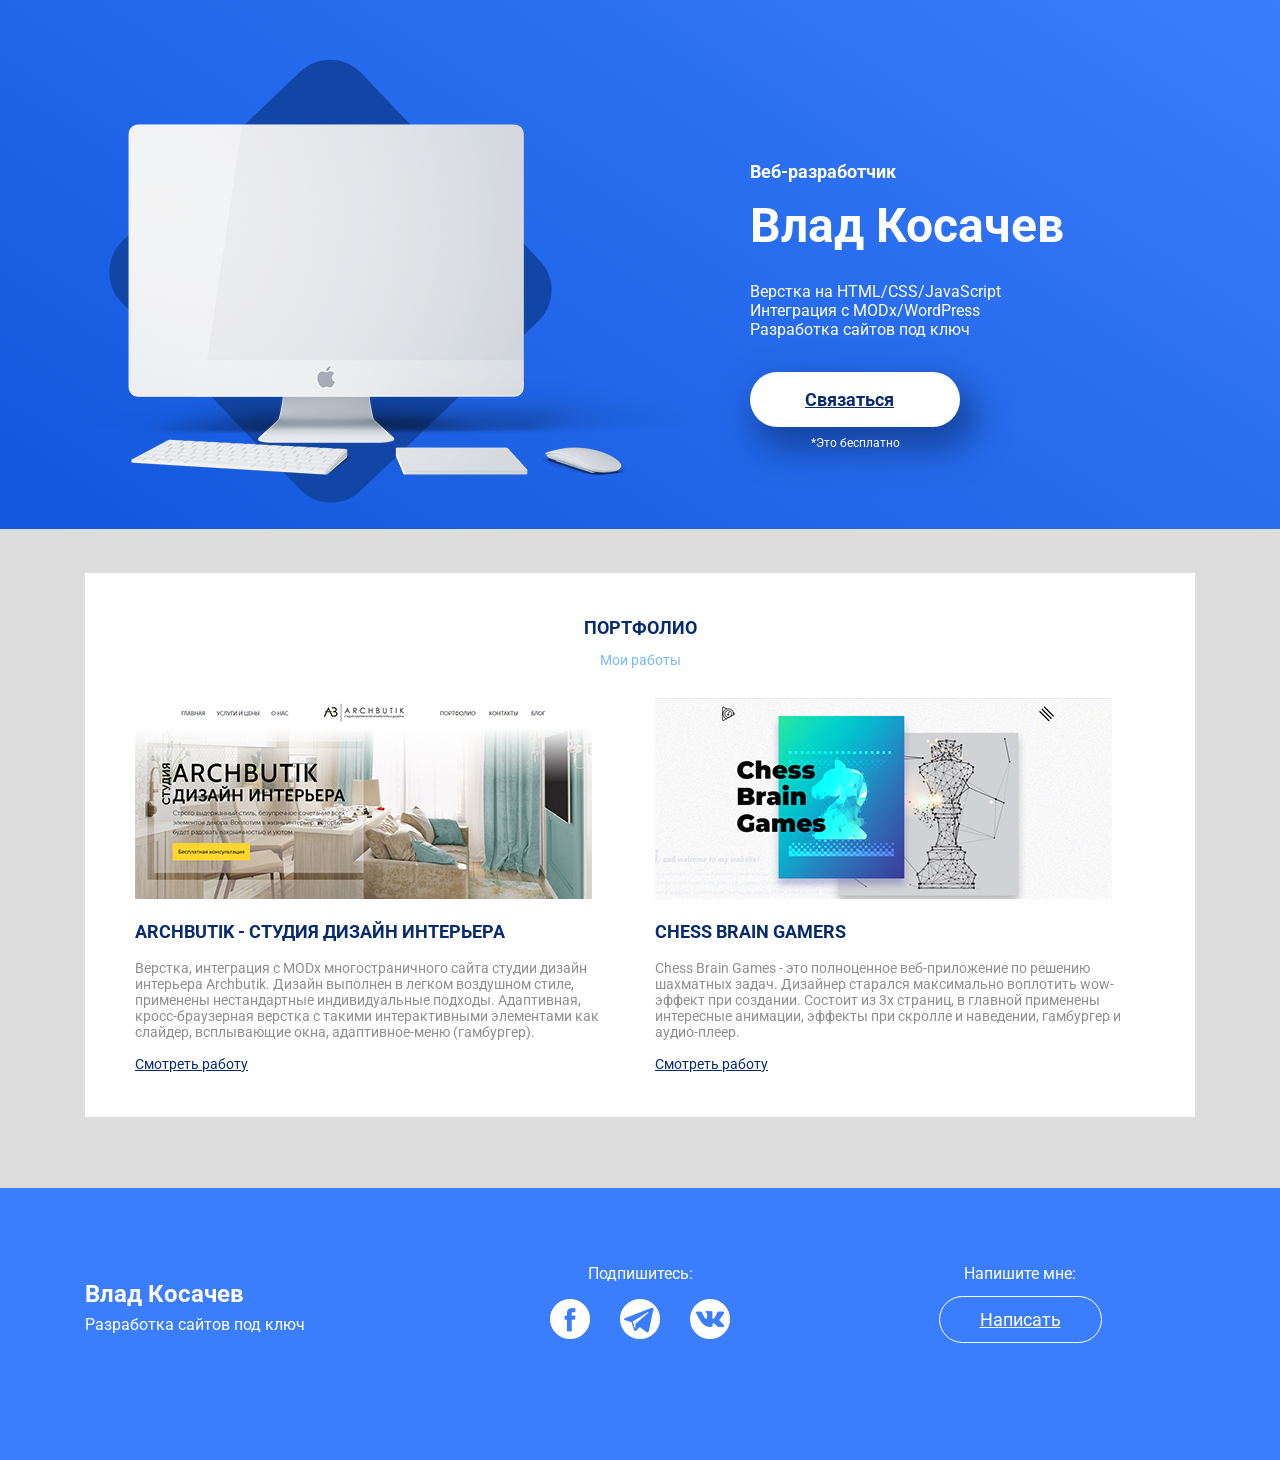
==== index.html @ 98d113e0 "favicons refactored" ====
<!DOCTYPE html>
<html lang="ru">
<head>
	<meta charset="utf-8">
	<meta http-equiv="X-UA-Compatible" content="IE=edge">
	<meta name="viewport" content="width=device-width, initial-scale=1, viewport-fit=cover">
	
	<title>Влад Косачев - создание сайтов</title>
	
	<!-- Meta Information starts -->
	<meta name="description" content="Сайт разработчика Влада Косачева">
	<meta name="keywords" content="Косачев Влад, создание сайтов, разработка, программирование, сайтостроение, портфолио, проекты для верстки, html, css, js">
	<meta name="author" content="Косачев Влад">
	<meta name="robots" content="index,follow">
	<meta name="copyright" content="">
	<!-- Meta Information ends -->
	
	<!-- favicon starts -->
	<link rel="apple-touch-icon" sizes="57x57" href="img/favicons/apple-icon-57x57.png">
	<link rel="apple-touch-icon" sizes="60x60" href="img/favicons/apple-icon-60x60.png">
	<link rel="apple-touch-icon" sizes="72x72" href="img/favicons/apple-icon-72x72.png">
	<link rel="apple-touch-icon" sizes="76x76" href="img/favicons/apple-icon-76x76.png">
	<link rel="apple-touch-icon" sizes="114x114" href="img/favicons/apple-icon-114x114.png">
	<link rel="apple-touch-icon" sizes="120x120" href="img/favicons/apple-icon-120x120.png">
	<link rel="apple-touch-icon" sizes="144x144" href="img/favicons/apple-icon-144x144.png">
	<link rel="apple-touch-icon" sizes="152x152" href="img/favicons/apple-icon-152x152.png">
	<link rel="apple-touch-icon" sizes="180x180" href="img/favicons/apple-icon-180x180.png">
	<link rel="icon" type="image/png" sizes="192x192"  href="img/favicons/android-icon-192x192.png">
	<link rel="icon" type="image/png" sizes="32x32" href="img/favicons/favicon-32x32.png">
	<link rel="icon" type="image/png" sizes="96x96" href="img/favicons/favicon-96x96.png">
	<link rel="icon" type="image/png" sizes="16x16" href="img/favicons/favicon-16x16.png">
	<link rel="manifest" href="/manifest.json">
	<meta name="msapplication-TileColor" content="#ffffff">
	<meta name="msapplication-TileImage" content="img/favicons/ms-icon-144x144.png">
	<meta name="theme-color" content="#ffffff">
	<!-- favicon ends -->
	
	<!-- Open Graph starts -->
	<meta property="og:type" content="website">
	<meta property="og:url" content="https://kosachevlad.github.io">
	<meta property="og:title" content="Влад Косачев - создание сайтов">
	<meta property="og:image" content="img/og-image.jpg">
	<meta property="og:description" content="Сайт разработчика Влада Косачева">
	<meta property="og:site_name" content="Влад Косачев - создание сайтов">
	<meta property="og:locale" content="ru_RU">
	<!-- Open Graph ends -->
	
	<!-- fonts and styles starts -->
	<link href="https://fonts.googleapis.com/css?family=Roboto:400,700&amp;subset=cyrillic-ext" rel="stylesheet">
	<link rel="stylesheet" href="css/bootstrap-grid.min.css">
	<link rel="stylesheet" href="css/style.css">
	<!-- fonts and styles ends -->
	
	<!-- Google Analytics -->
	<script async src="https://www.googletagmanager.com/gtag/js?id=G-BVG112E17D"></script>
	<script>
	  window.dataLayer = window.dataLayer || [];
	  function gtag(){dataLayer.push(arguments);}
	  gtag('js', new Date());

	  gtag('config', 'G-BVG112E17D');
	</script>
	<!-- Google Analytics ends-->
</head>
<body>
	<header>
		<div class="container">
			<div class="row">
				<div class="col-lg-7">
					<img class="header-img" src="img/main-img.png" alt="Монитор">
				</div>
				<div class="col-lg-5">
					<p class="header-pretitle">Веб-разработчик</p>
					<h1 class="header-title">Влад Косачев</h1>
					<p class="header-subtitle">Верстка на HTML/CSS/JavaScript<br>
						Интеграция с MODx/WordPress<br>
						Разработка сайтов под ключ</p>
					<div class="header-button-block">
						<a class="header-button" href="https://vk.me/id31653958">
							Связаться
						</a>
						<small>*Это бесплатно</small>
					</div>
				</div>
			</div>
		</div>
	</header>
	<section class="portfolio">
		<div class="container">
			<div class="portfolio-block">
				<h2 class="portfolio-title">Портфолио</h2>
				<p class="portfolio-subtitle">
					Мои работы
				</p>
				<div class="row">
					<div class="col-md-6">
						<div class="portfolio-col-1">
							<img src="img/portfolio-arch.jpg" alt="Газпром">
							<h3>
								Archbutik - студия дизайн интерьера
							</h3>
							<p class="portfolio-text">
								Верстка, интеграция с MODx многостраничного сайта студии дизайн интерьера Archbutik. Дизайн выполнен в легком воздушном стиле, применены нестандартные индивидуальные подходы. Адаптивная, кросс-браузерная верстка с такими интерактивными элементами как слайдер, всплывающие окна, адаптивное-меню (гамбургер). 
							</p>
							<a href="http://archbutik.ru/" target="_blank">Смотреть работу</a>
						</div>
					</div>
					<div class="col-md-6">
						<div class="portfolio-col-2">
							<img src="img/portfolio-chess.jpg" alt="Мир">
							<h3>Chess brain gamers</h3>
							<p class="portfolio-text">Chess Brain Games - это полноценное веб-приложение по решению шахматных задач. Дизайнер старался максимально воплотить wow-эффект при создании. Состоит из 3х страниц, в главной применены интересные анимации, эффекты при скролле и наведении, гамбургер и аудио-плеер.</p>
							<a href="http://chessbraingames.com/" target="_blank">Смотреть работу</a>
						</div>
						
					</div>
				</div>
			</div>
		
		</div>
		
	</section>
	<footer>
		<div class="container">
			<div class="row">
				<div class="col-md-4">
					<h4 class="footer-author">Влад Косачев</h4>
					<p class="footer-text">Разработка сайтов под ключ</p>
				</div>
				<div class="col-md-4">
					<div class="social-block">
						<p>Подпишитесь:</p>
						<a href="https://www.facebook.com/vlad.kosachev.9" target="_blank"><img src="img/socials/facebook-logo-button.png" alt="Facebook"></a>
						<a href="https://t.me/kosachevlad" target="_blank"><img src="img/socials/telegram-symbol.png" alt="Telegram"></a>
						<a href="https://vk.me/id31653958" target="_blank"><img src="img/socials/vk-social-logotype.png" alt="VK"></a>
					</div>
				</div>
				<div class="col-md-4">
					<div class="footer-cta-block">
						<p class="footer-cta">Напишите мне:</p>
						<a href="https://vk.me/id31653958" class="footer-button">Написать</a>
					</div>
					
					
				</div>
			</div>
		</div>
		
	</footer>

</body>
</html>
---- css/style.css ----
/* Здесь будут храниться стили нашего сайта */
body {
	margin: 0;
	font-family: 'Roboto', sans-serif;
}
img{
	max-width: 100%
}
header{
	padding-top: 59px;
	padding-bottom: 22px;
	background-color: #3a7dfd;
	background-image: linear-gradient(-147deg, #3a7dfd 0%, #1157db 100%);
	color: #fff;
}
.header-pretitle{
	margin-top: 102px;
	font-weight: 700;
	font-size: 18px;
}
.header-title{
	font-size: 48px;
	font-weight: 700;
	line-height: 46.81px;
	margin-top: 21px;
}
.header-subtitle{
	margin-top: 20px;
}
.header-button{
	display: block;
	box-shadow: 10px 17px 34px 6px rgba(18, 61, 145, 0.83);
	border: none;
	border-radius: 50px;
	background-color: #ffffff;
	color: #072b6f;
	font-size: 18px;
	font-weight: 700;
	padding: 17px 55px;
	margin-top: 33px;
	outline: none;
	cursor: pointer;
}
.header-button:hover{
	transition: all 0.8s ease;
    	filter: drop-shadow(0px 0px 14px #000000);
    	-webkit-filter: drop-shadow(0px 0px 14px #000000);
}
.header-button:focus{
	opacity: 0.8;
}
header small{
	margin-top: 9px;
	font-size: 12px;
	display: block;
	text-align: center;
}
.header-button-block{
	max-width: 210px;-
}

/* Секция портфолио */
.portfolio{
	background-color: #ddd;
	padding-top: 44px;
	padding-bottom: 71px;
}
.portfolio-block{
	background-color: #fff;
	padding-top: 29px;
	padding-bottom: 44px;
}
.portfolio-title{
	text-transform: uppercase;
	font-size: 18px;
	color: #072b6f;
	margin-bottom: 10px;
}
.portfolio-subtitle{
	font-size: 14px;
	color: #7bb9ff;
	margin-bottom: 30px;
}
.portfolio-title, .portfolio-subtitle{
	text-align: center;
}
.portfolio-col-1{
	padding-left: 50px;
}
.portfolio-col-2{
	padding-right: 50px;
}
.portfolio-block h3{
	color: #072b6f;
	font-size: 18px;
	font-weight: 700;
	text-transform: uppercase;
}
.portfolio-text{
	color: #8f8f8f;
	font-size: 14px;
	font-weight: 400;
}
.portfolio-block a{
	color: #072b6f;
	font-size: 14px;
	font-weight: 400;
	text-decoration: underline;
}

/* Подвал */

footer{
	background-color: #3a7dfd;
	color: #fff;
	padding: 60px 0 110px;
}
.footer-author{
	font-size: 24px;
	margin-bottom: 7px;

}
.footer-text{
	margin-top: 0;
}
.social-block{
	text-align: center;

}
.social-block a{
	display: inline-block;
	margin-left: 13px;
	margin-right: 13px;
}
.social-block a:hover{
	transition: all 0.8s ease;
        filter: drop-shadow(0px 0px 14px #000000);
       -webkit-filter: drop-shadow(0px 0px 14px #000000);

}
.footer-cta-block{
	text-align: center;
}
.footer-cta{
	margin-bottom: 13px;
}
.footer-button{
	display: inline-block;
	border: 1px solid #fff;
	background-color: transparent;
	color: #fff;
	font-size: 18px;
	border-radius: 50px;
	padding: 12px 40px;
	cursor: pointer;
	outline: none;
}
.footer-button:hover{
	transition: all 0.8s ease;
    filter: drop-shadow(0px 0px 14px #000000);
    -webkit-filter: drop-shadow(0px 0px 14px #000000);
}
.footer-button:focus{
	opacity: 0.6;
}

@media (max-width: 1200px){
	.header-pretitle{
		margin-top: 60px;
	}
}
@media (max-width: 992px){
	.header-img{
		display: none
	}
	.header-pretitle{
		margin-top: 10px;
	}
	.footer-author{
		font-size: 18px;
	}
	.footer-text{
		font-size: 14px;
	}
	.social-block a{
		margin-left: 5px;
		margin-right: 5px;
	}
	.social-block img{
		width: 30px;
	}
	.footer-button{
		font-size: 14px;
		padding: 8px 35px;
	}
}
@media (max-width: 768px){
	.portfolio-col-1, .portfolio-col-2{
		padding-left: 20px;
		padding-right: 20px;
	}
	.portfolio-col-1{
		margin-bottom: 40px;
	}
	.footer-author, .footer-text{
		text-align: center;
	}

}
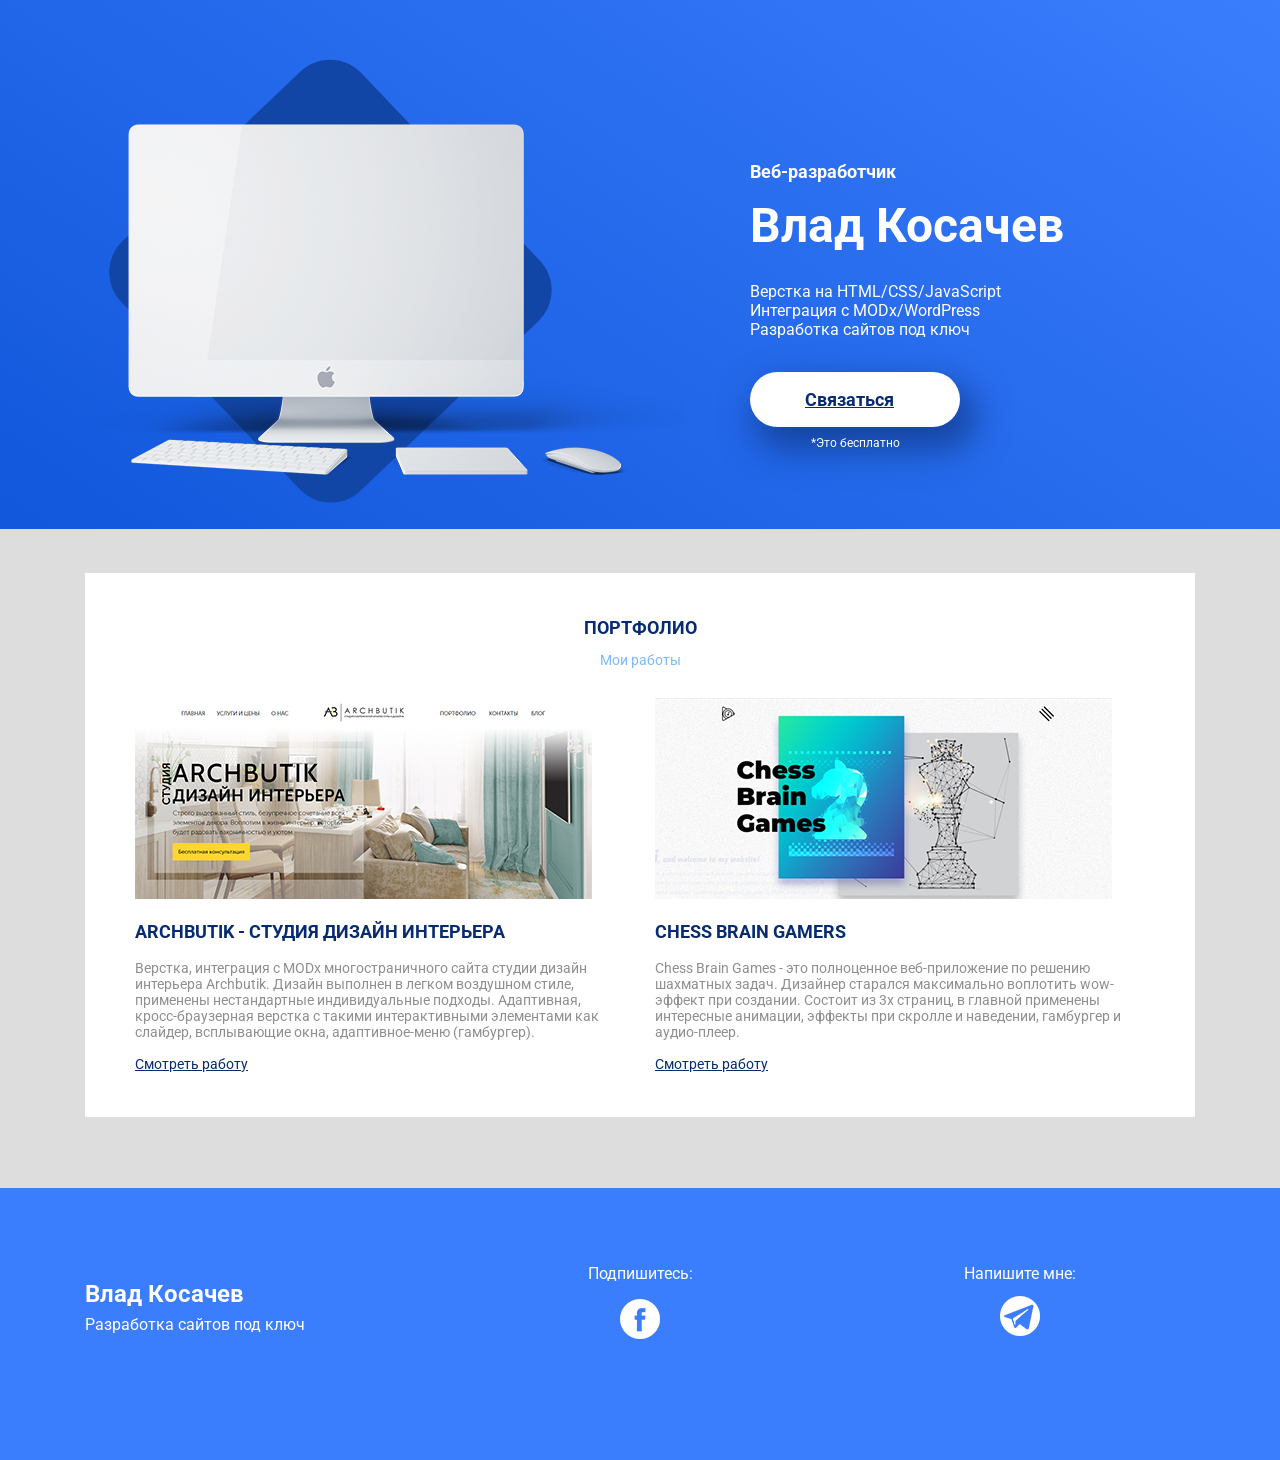
==== commit 63ce0cec: "remove non-actual data" ====
--- a/index.html
+++ b/index.html
@@ -85,6 +85,7 @@
 			</div>
 		</div>
 	</header>
+
 	<section class="portfolio">
 		<div class="container">
 			<div class="portfolio-block">
@@ -112,14 +113,12 @@
 							<p class="portfolio-text">Chess Brain Games - это полноценное веб-приложение по решению шахматных задач. Дизайнер старался максимально воплотить wow-эффект при создании. Состоит из 3х страниц, в главной применены интересные анимации, эффекты при скролле и наведении, гамбургер и аудио-плеер.</p>
 							<a href="http://chessbraingames.com/" target="_blank">Смотреть работу</a>
 						</div>
-						
 					</div>
 				</div>
 			</div>
-		
 		</div>
-		
 	</section>
+
 	<footer>
 		<div class="container">
 			<div class="row">
@@ -131,22 +130,16 @@
 					<div class="social-block">
 						<p>Подпишитесь:</p>
 						<a href="https://www.facebook.com/vlad.kosachev.9" target="_blank"><img src="img/socials/facebook-logo-button.png" alt="Facebook"></a>
-						<a href="https://t.me/kosachevlad" target="_blank"><img src="img/socials/telegram-symbol.png" alt="Telegram"></a>
-						<a href="https://vk.me/id31653958" target="_blank"><img src="img/socials/vk-social-logotype.png" alt="VK"></a>
 					</div>
 				</div>
 				<div class="col-md-4">
 					<div class="footer-cta-block">
 						<p class="footer-cta">Напишите мне:</p>
-						<a href="https://vk.me/id31653958" class="footer-button">Написать</a>
+						<a href="https://t.me/kosachevlad" target="_blank"><img src="img/socials/telegram-symbol.png" alt="Telegram"></a>
 					</div>
-					
-					
 				</div>
 			</div>
 		</div>
-		
 	</footer>
-
 </body>
 </html>
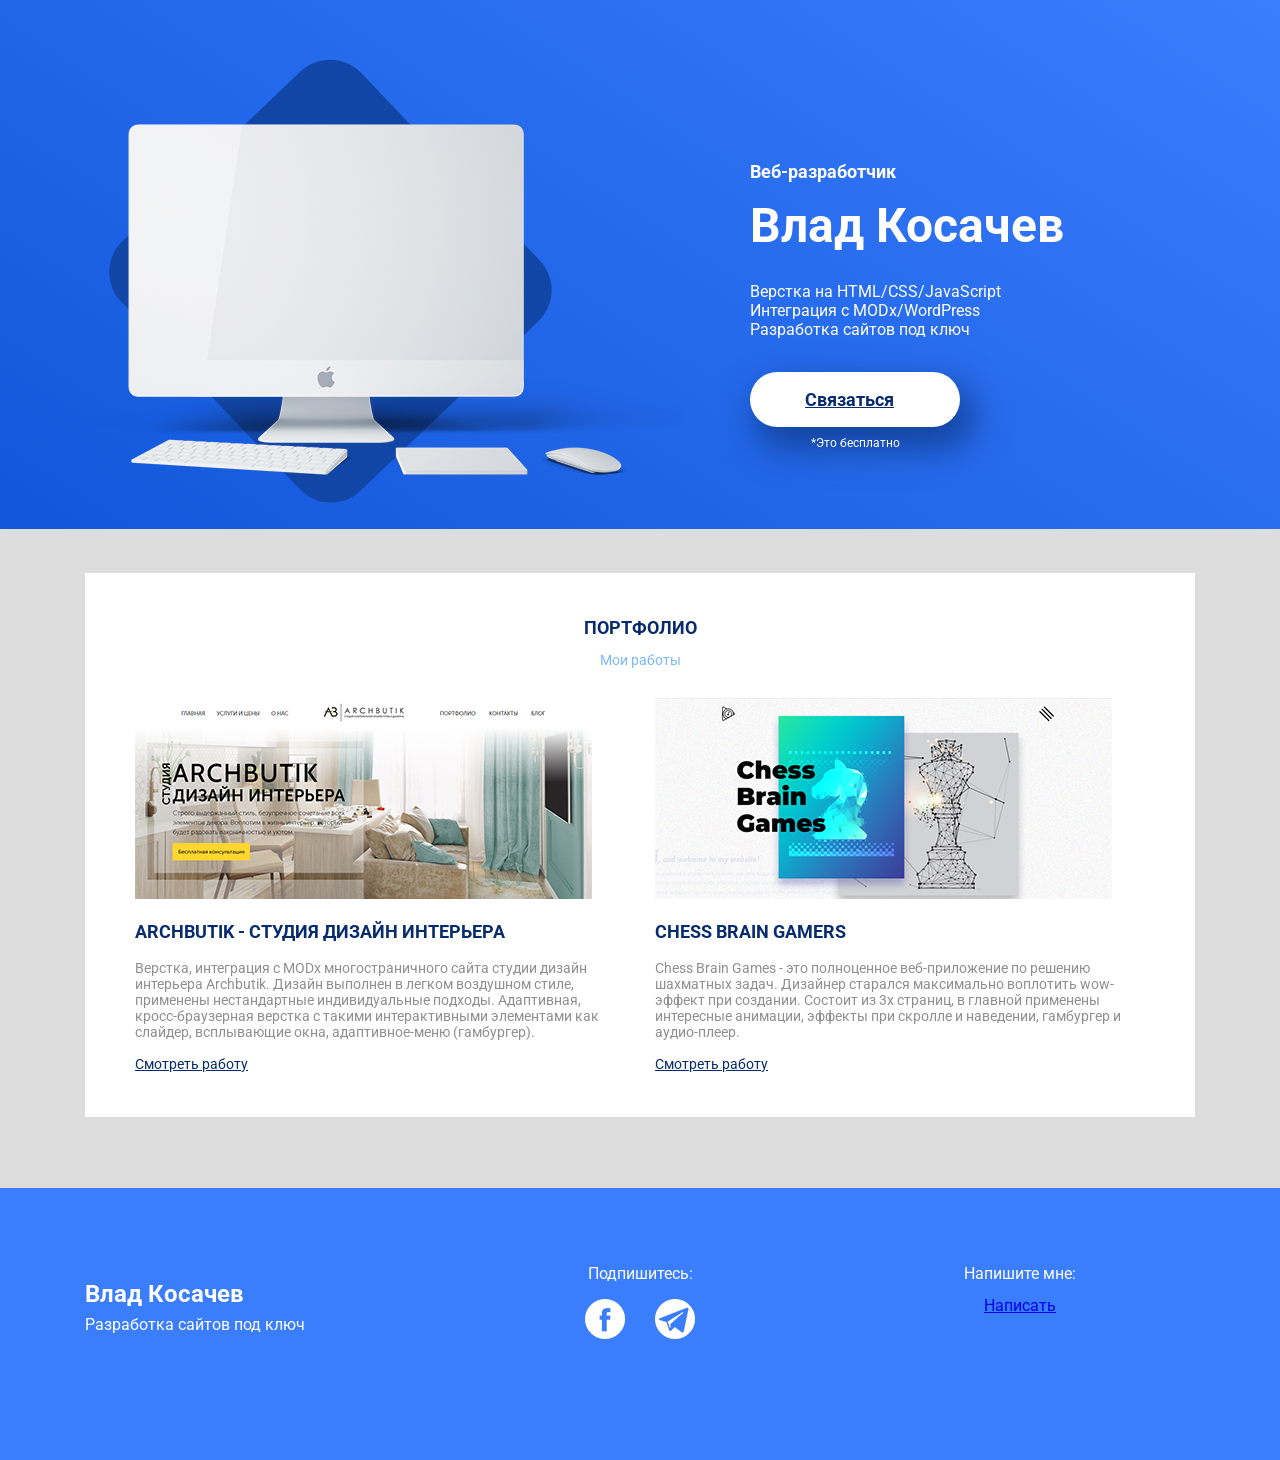
==== commit 8373f2ab: "Update index.html" ====
--- a/index.html
+++ b/index.html
@@ -76,7 +76,7 @@
 						Интеграция с MODx/WordPress<br>
 						Разработка сайтов под ключ</p>
 					<div class="header-button-block">
-						<a class="header-button" href="https://vk.me/id31653958">
+						<a class="header-button" href="https://t.me/kosachevlad" target="_blank">
 							Связаться
 						</a>
 						<small>*Это бесплатно</small>
@@ -130,12 +130,13 @@
 					<div class="social-block">
 						<p>Подпишитесь:</p>
 						<a href="https://www.facebook.com/vlad.kosachev.9" target="_blank"><img src="img/socials/facebook-logo-button.png" alt="Facebook"></a>
+						<a href="https://t.me/kosachevlad" target="_blank"><img src="img/socials/telegram-symbol.png" alt="Telegram"></a>
 					</div>
 				</div>
 				<div class="col-md-4">
 					<div class="footer-cta-block">
 						<p class="footer-cta">Напишите мне:</p>
-						<a href="https://t.me/kosachevlad" target="_blank"><img src="img/socials/telegram-symbol.png" alt="Telegram"></a>
+						<a href="https://t.me/kosachevlad" target="_blank class="footer-button">Написать</a>
 					</div>
 				</div>
 			</div>
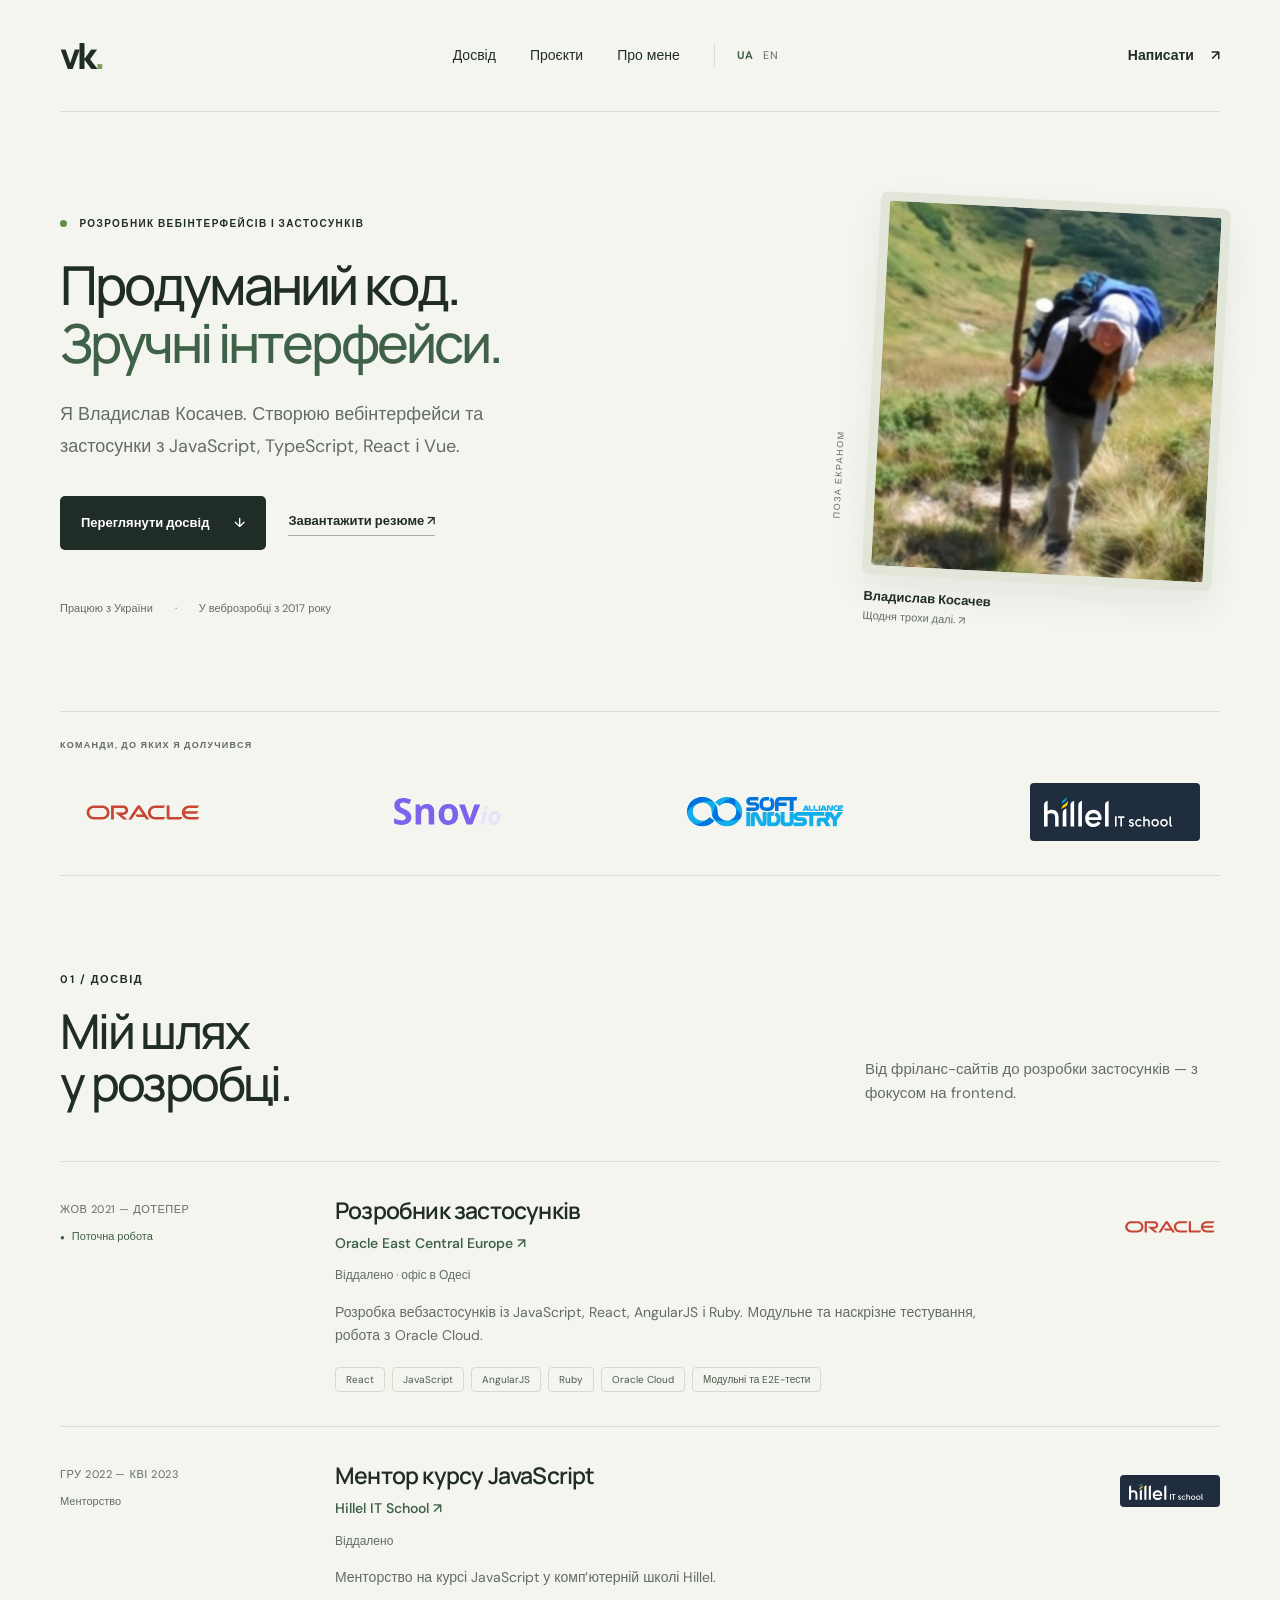
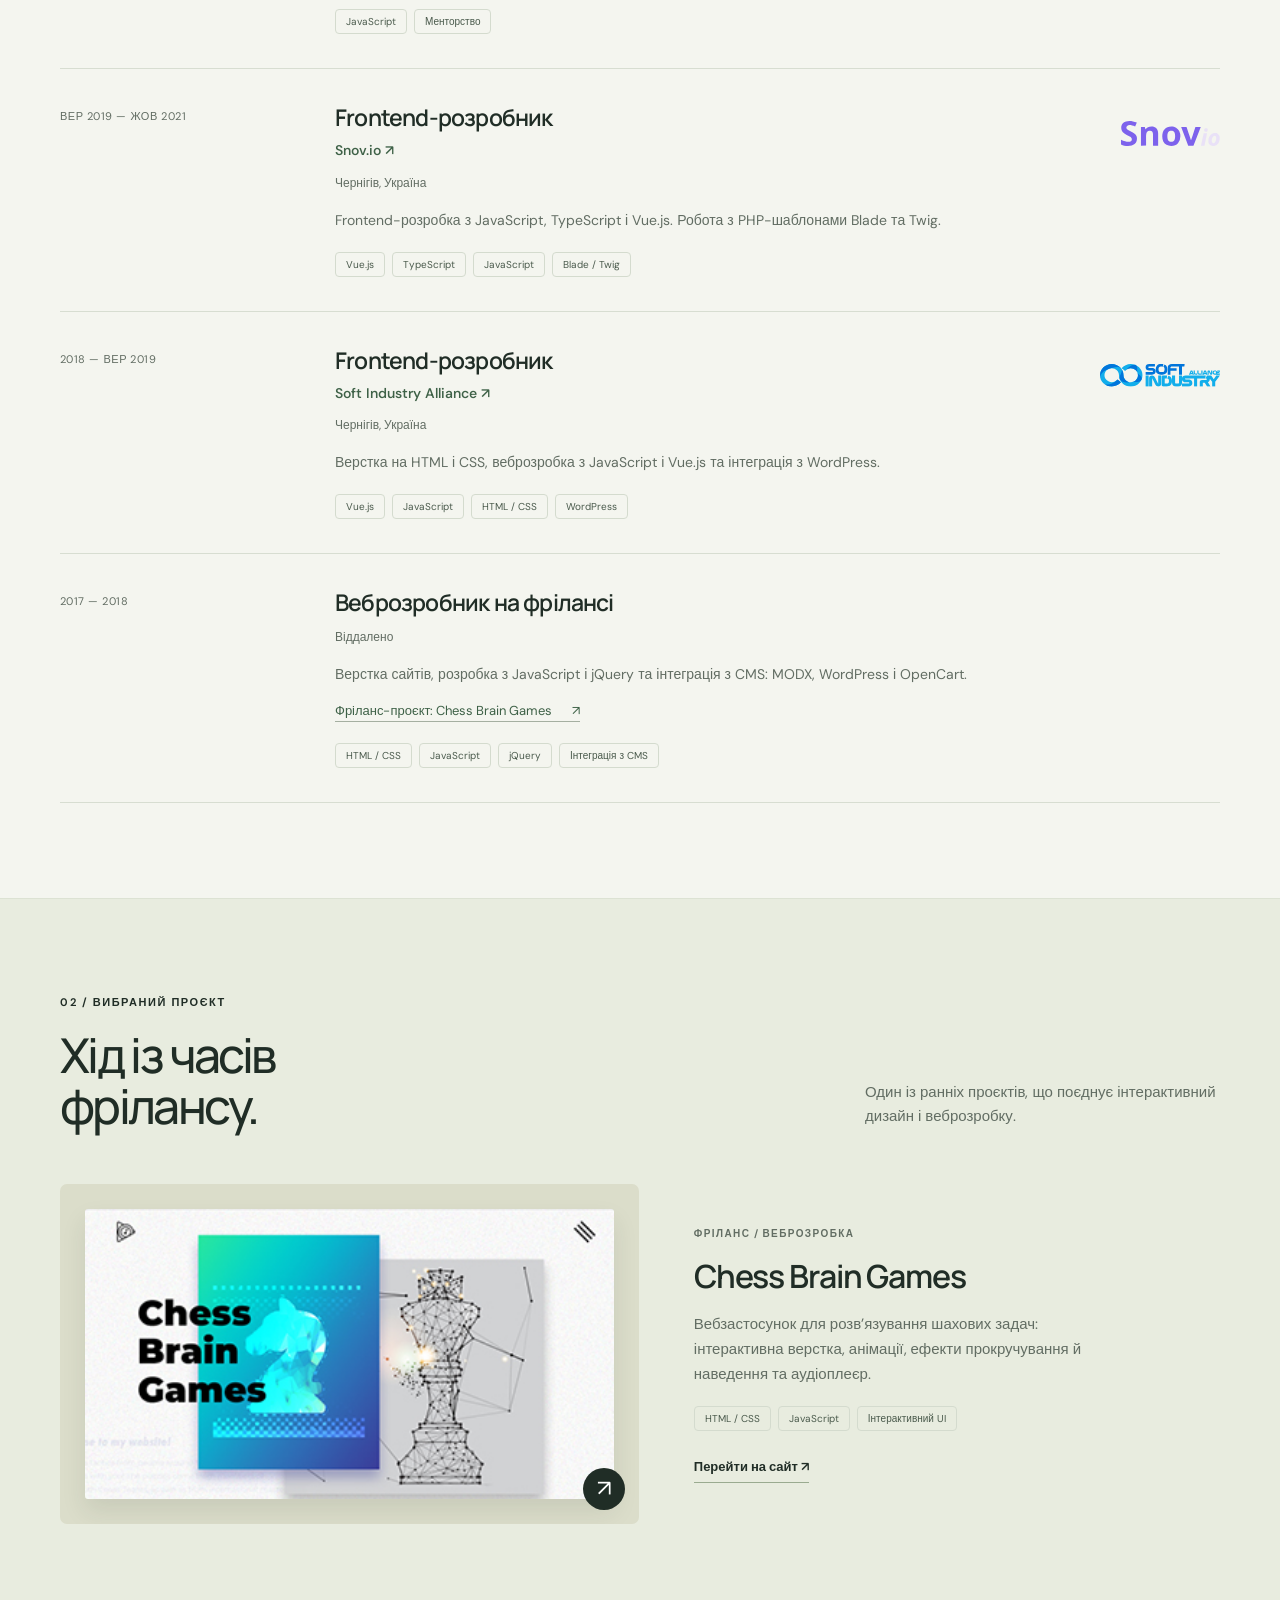
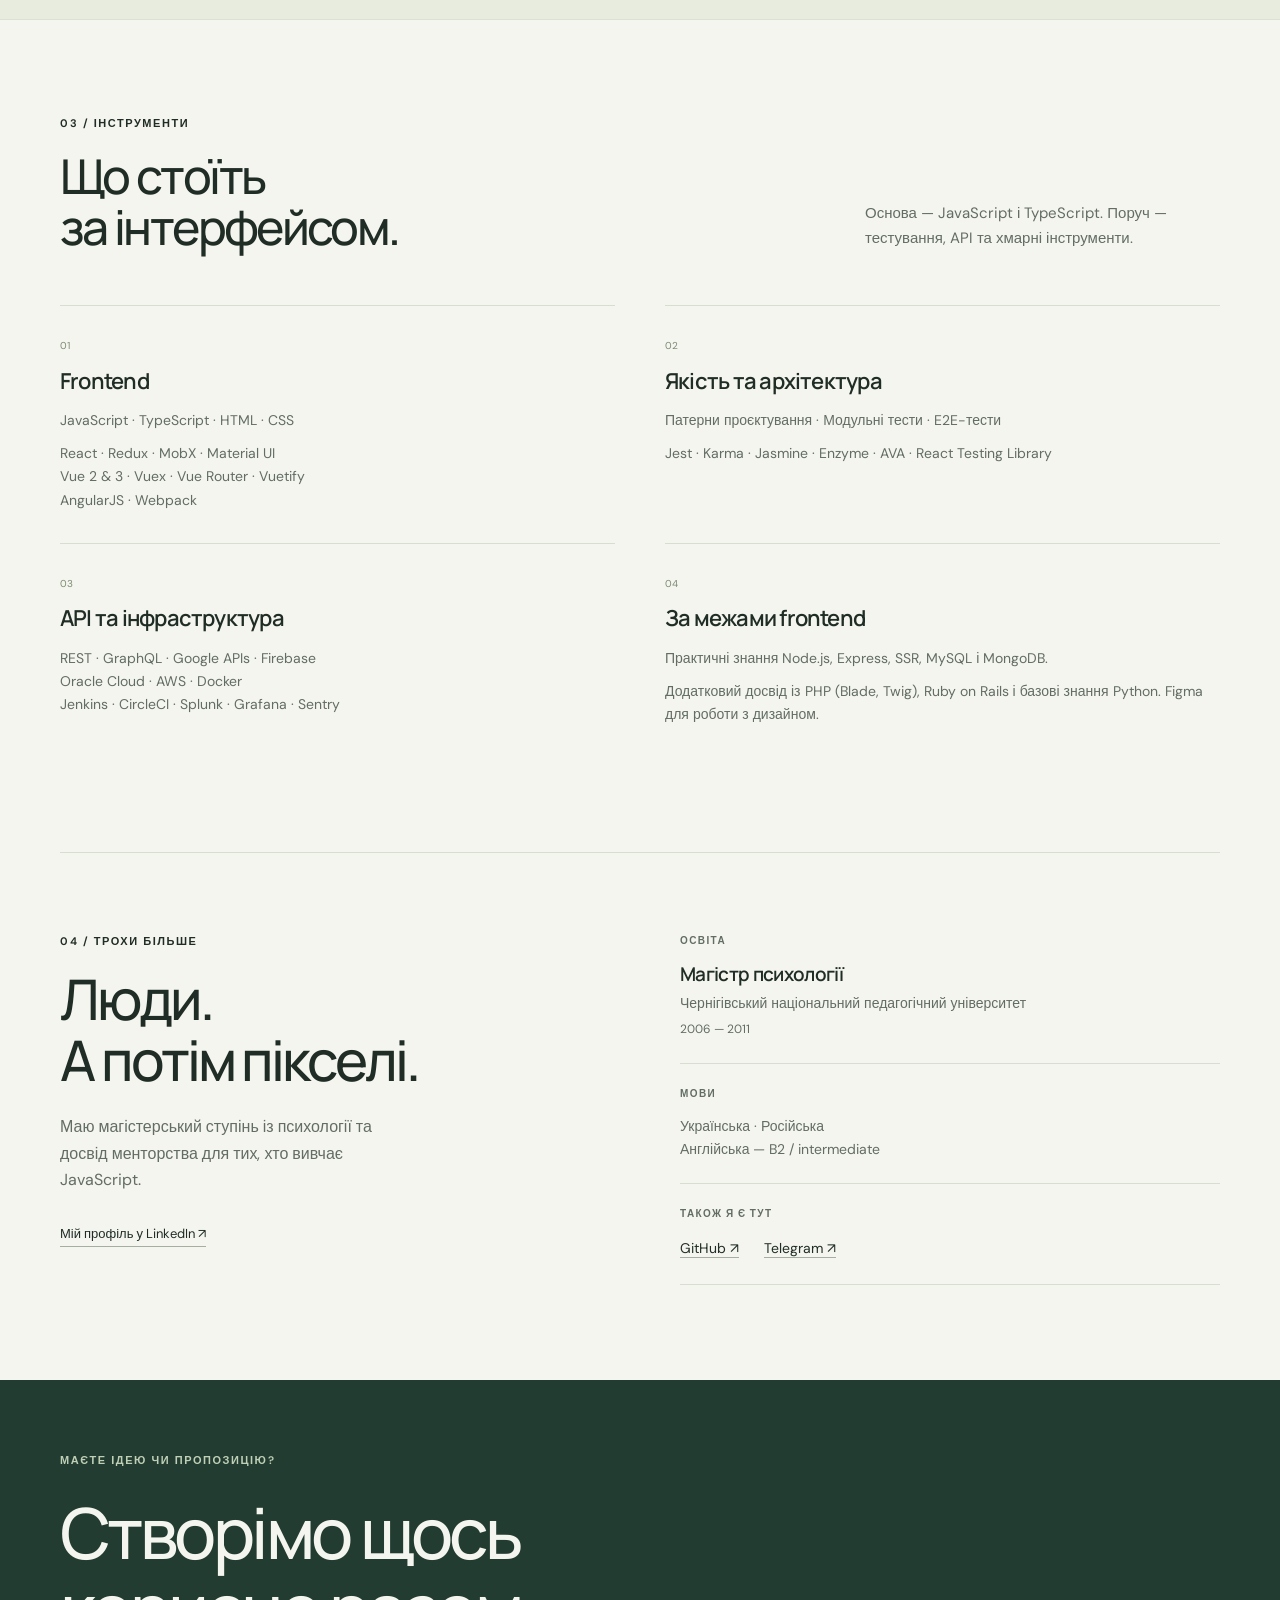
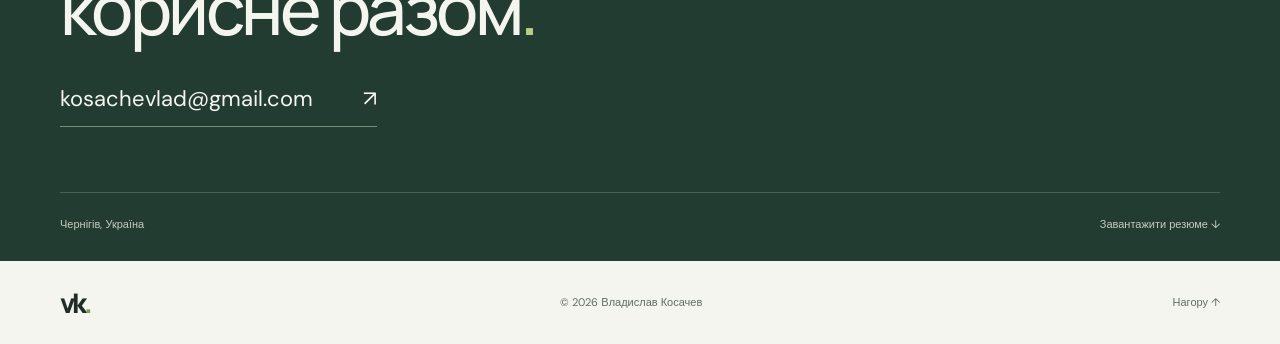
==== commit 4e290be3: "Redesign portfolio from resume with Ukrainian and English versions" ====
--- a/index.html
+++ b/index.html
@@ -1,146 +1,31 @@
-<!DOCTYPE html>
-<html lang="ru">
-<head>
-	<meta charset="utf-8">
-	<meta http-equiv="X-UA-Compatible" content="IE=edge">
-	<meta name="viewport" content="width=device-width, initial-scale=1, viewport-fit=cover">
-	
-	<title>Влад Косачев - создание сайтов</title>
-	
-	<!-- Meta Information starts -->
-	<meta name="description" content="Сайт разработчика Влада Косачева">
-	<meta name="keywords" content="Косачев Влад, создание сайтов, разработка, программирование, сайтостроение, портфолио, проекты для верстки, html, css, js">
-	<meta name="author" content="Косачев Влад">
-	<meta name="robots" content="index,follow">
-	<meta name="copyright" content="">
-	<!-- Meta Information ends -->
-	
-	<!-- favicon starts -->
-	<link rel="apple-touch-icon" sizes="57x57" href="img/favicons/apple-icon-57x57.png">
-	<link rel="apple-touch-icon" sizes="60x60" href="img/favicons/apple-icon-60x60.png">
-	<link rel="apple-touch-icon" sizes="72x72" href="img/favicons/apple-icon-72x72.png">
-	<link rel="apple-touch-icon" sizes="76x76" href="img/favicons/apple-icon-76x76.png">
-	<link rel="apple-touch-icon" sizes="114x114" href="img/favicons/apple-icon-114x114.png">
-	<link rel="apple-touch-icon" sizes="120x120" href="img/favicons/apple-icon-120x120.png">
-	<link rel="apple-touch-icon" sizes="144x144" href="img/favicons/apple-icon-144x144.png">
-	<link rel="apple-touch-icon" sizes="152x152" href="img/favicons/apple-icon-152x152.png">
-	<link rel="apple-touch-icon" sizes="180x180" href="img/favicons/apple-icon-180x180.png">
-	<link rel="icon" type="image/png" sizes="192x192"  href="img/favicons/android-icon-192x192.png">
-	<link rel="icon" type="image/png" sizes="32x32" href="img/favicons/favicon-32x32.png">
-	<link rel="icon" type="image/png" sizes="96x96" href="img/favicons/favicon-96x96.png">
-	<link rel="icon" type="image/png" sizes="16x16" href="img/favicons/favicon-16x16.png">
-	<link rel="manifest" href="/manifest.json">
-	<meta name="msapplication-TileColor" content="#ffffff">
-	<meta name="msapplication-TileImage" content="img/favicons/ms-icon-144x144.png">
-	<meta name="theme-color" content="#ffffff">
-	<!-- favicon ends -->
-	
-	<!-- Open Graph starts -->
-	<meta property="og:type" content="website">
-	<meta property="og:url" content="https://kosachevlad.github.io">
-	<meta property="og:title" content="Влад Косачев - создание сайтов">
-	<meta property="og:image" content="img/og-image.jpg">
-	<meta property="og:description" content="Сайт разработчика Влада Косачева">
-	<meta property="og:site_name" content="Влад Косачев - создание сайтов">
-	<meta property="og:locale" content="ru_RU">
-	<!-- Open Graph ends -->
-	
-	<!-- fonts and styles starts -->
-	<link href="https://fonts.googleapis.com/css?family=Roboto:400,700&amp;subset=cyrillic-ext" rel="stylesheet">
-	<link rel="stylesheet" href="css/bootstrap-grid.min.css">
-	<link rel="stylesheet" href="css/style.css">
-	<!-- fonts and styles ends -->
-	
-	<!-- Google Analytics -->
-	<script async src="https://www.googletagmanager.com/gtag/js?id=G-BVG112E17D"></script>
-	<script>
-	  window.dataLayer = window.dataLayer || [];
-	  function gtag(){dataLayer.push(arguments);}
-	  gtag('js', new Date());
-
-	  gtag('config', 'G-BVG112E17D');
-	</script>
-	<!-- Google Analytics ends-->
-</head>
-<body>
-	<header>
-		<div class="container">
-			<div class="row">
-				<div class="col-lg-7">
-					<img class="header-img" src="img/main-img.png" alt="Монитор">
-				</div>
-				<div class="col-lg-5">
-					<p class="header-pretitle">Веб-разработчик</p>
-					<h1 class="header-title">Влад Косачев</h1>
-					<p class="header-subtitle">Верстка на HTML/CSS/JavaScript<br>
-						Интеграция с MODx/WordPress<br>
-						Разработка сайтов под ключ</p>
-					<div class="header-button-block">
-						<a class="header-button" href="https://t.me/kosachevlad" target="_blank">
-							Связаться
-						</a>
-						<small>*Это бесплатно</small>
-					</div>
-				</div>
-			</div>
-		</div>
-	</header>
-
-	<section class="portfolio">
-		<div class="container">
-			<div class="portfolio-block">
-				<h2 class="portfolio-title">Портфолио</h2>
-				<p class="portfolio-subtitle">
-					Мои работы
-				</p>
-				<div class="row">
-					<div class="col-md-6">
-						<div class="portfolio-col-1">
-							<img src="img/portfolio-arch.jpg" alt="Газпром">
-							<h3>
-								Archbutik - студия дизайн интерьера
-							</h3>
-							<p class="portfolio-text">
-								Верстка, интеграция с MODx многостраничного сайта студии дизайн интерьера Archbutik. Дизайн выполнен в легком воздушном стиле, применены нестандартные индивидуальные подходы. Адаптивная, кросс-браузерная верстка с такими интерактивными элементами как слайдер, всплывающие окна, адаптивное-меню (гамбургер). 
-							</p>
-							<a href="http://archbutik.ru/" target="_blank">Смотреть работу</a>
-						</div>
-					</div>
-					<div class="col-md-6">
-						<div class="portfolio-col-2">
-							<img src="img/portfolio-chess.jpg" alt="Мир">
-							<h3>Chess brain gamers</h3>
-							<p class="portfolio-text">Chess Brain Games - это полноценное веб-приложение по решению шахматных задач. Дизайнер старался максимально воплотить wow-эффект при создании. Состоит из 3х страниц, в главной применены интересные анимации, эффекты при скролле и наведении, гамбургер и аудио-плеер.</p>
-							<a href="http://chessbraingames.com/" target="_blank">Смотреть работу</a>
-						</div>
-					</div>
-				</div>
-			</div>
-		</div>
-	</section>
-
-	<footer>
-		<div class="container">
-			<div class="row">
-				<div class="col-md-4">
-					<h4 class="footer-author">Влад Косачев</h4>
-					<p class="footer-text">Разработка сайтов под ключ</p>
-				</div>
-				<div class="col-md-4">
-					<div class="social-block">
-						<p>Подпишитесь:</p>
-						<a href="https://www.facebook.com/vlad.kosachev.9" target="_blank"><img src="img/socials/facebook-logo-button.png" alt="Facebook"></a>
-						<a href="https://t.me/kosachevlad" target="_blank"><img src="img/socials/telegram-symbol.png" alt="Telegram"></a>
-					</div>
-				</div>
-				<div class="col-md-4">
-					<div class="footer-cta-block">
-						<p class="footer-cta">Напишите мне:</p>
-						<a href="https://t.me/kosachevlad" target="_blank class="footer-button">Написать</a>
-					</div>
-				</div>
-			</div>
-		</div>
-	</footer>
-</body>
-</html>
+<!doctype html>
+<html lang="uk">
+<head>
+<meta charset="utf-8"><meta name="viewport" content="width=device-width, initial-scale=1">
+<title>Владислав Косачев — Frontend-розробник</title>
+<meta name="description" content="Владислав Косачев — розробник вебінтерфейсів і застосунків з України. JavaScript, TypeScript, React, Vue, тестування та хмарні технології.">
+<meta name="theme-color" content="#f4f5ef"><link rel="canonical" href="https://kosachevlad.github.io/"><link rel="alternate" hreflang="uk" href="https://kosachevlad.github.io/"><link rel="alternate" hreflang="en" href="https://kosachevlad.github.io/en.html"><link rel="alternate" hreflang="x-default" href="https://kosachevlad.github.io/">
+<meta property="og:type" content="website"><meta property="og:title" content="Владислав Косачев — Frontend-розробник"><meta property="og:description" content="Вебінтерфейси, застосунки та увага до деталей. Мій досвід, навички й вибрані проєкти."><meta property="og:url" content="https://kosachevlad.github.io/"><meta property="og:image" content="https://kosachevlad.github.io/assets/avatar.jpg">
+<link rel="icon" href="assets/favicon.svg" type="image/svg+xml"><link rel="stylesheet" href="assets/portfolio.css">
+<script async src="https://www.googletagmanager.com/gtag/js?id=G-BVG112E17D"></script><script>window.dataLayer=window.dataLayer||[];function gtag(){dataLayer.push(arguments)}gtag('js',new Date());gtag('config','G-BVG112E17D');</script>
+</head>
+<body>
+<a class="skip" href="#main">Перейти до вмісту</a>
+<header class="header wrap"><a class="wordmark" href="#" aria-label="Владислав Косачев — головна">vk<span>.</span></a><nav aria-label="Головна навігація"><a href="#experience">Досвід</a><a href="#work">Проєкти</a><a href="#about">Про мене</a><div class="language-switch" aria-label="Мова"><span aria-current="page">UA</span><a href="en.html" lang="en" aria-label="English">EN</a></div></nav><a class="nav-contact" href="mailto:kosachevlad@gmail.com">Написати <span aria-hidden="true">↗</span></a></header>
+<main id="main">
+<section class="hero wrap" aria-labelledby="hero-title"><div class="hero-copy"><p class="eyebrow"><span class="dot"></span> РОЗРОБНИК ВЕБІНТЕРФЕЙСІВ І ЗАСТОСУНКІВ</p><h1 id="hero-title">Продуманий код.<br><em>Зручні інтерфейси.</em></h1><p class="intro">Я Владислав Косачев. Створюю вебінтерфейси та застосунки з JavaScript, TypeScript, React і Vue.</p><div class="actions"><a class="button dark" href="#experience">Переглянути досвід <span aria-hidden="true">↓</span></a><a class="text-link" href="assets/vladyslav-kosachev-resume.pdf" download>Завантажити резюме <span aria-hidden="true">↗</span></a></div><div class="hero-meta"><span>Працюю з України</span><span>У веброзробці з 2017 року</span></div></div><figure class="portrait"><div class="photo-frame"><img src="assets/avatar.jpg" alt="Владислав у гірському поході з рюкзаком і палицею" width="640" height="720" fetchpriority="high"></div><figcaption><span>Владислав Косачев</span><span>Щодня трохи далі. ↗</span></figcaption><span class="photo-label">ПОЗА ЕКРАНОМ</span></figure></section>
+<section class="companies wrap" aria-label="Компанії, у яких я працював"><p class="eyebrow">КОМАНДИ, ДО ЯКИХ Я ДОЛУЧИВСЯ</p><div class="logo-row"><a href="https://www.oracle.com/" target="_blank" rel="noopener noreferrer"><img src="assets/oracle.svg" alt="Oracle" width="126" height="36"></a><a href="https://snov.io/" target="_blank" rel="noopener noreferrer"><img src="assets/snov.svg" alt="Snov.io" width="108" height="36"></a><a href="https://soft-industry.com/" target="_blank" rel="noopener noreferrer"><img src="assets/soft-industry.svg" alt="Soft Industry Alliance" width="156" height="48"></a><a href="https://ithillel.ua/" target="_blank" rel="noopener noreferrer"><img src="assets/hillel.svg" alt="Hillel IT School" width="142" height="42"></a></div></section>
+<section class="section wrap" id="experience"><div class="section-head"><div><p class="eyebrow">01 / ДОСВІД</p><h2>Мій шлях<br>у розробці.</h2></div><p>Від фріланс-сайтів до розробки застосунків — з фокусом на frontend.</p></div>
+<div class="timeline">
+<article class="job"><div class="job-period">ЖОВ 2021 — ДОТЕПЕР<span class="current">Поточна робота</span></div><div class="job-body"><div class="job-top"><div><h3>Розробник застосунків</h3><a class="company-link" href="https://www.oracle.com/" target="_blank" rel="noopener noreferrer">Oracle East Central Europe ↗</a></div><img class="job-logo" src="assets/oracle.svg" alt="Oracle" width="100" height="32" loading="lazy"></div><p class="location">Віддалено · офіс в Одесі</p><p>Розробка вебзастосунків із JavaScript, React, AngularJS і Ruby. Модульне та наскрізне тестування, робота з Oracle Cloud.</p><div class="tags"><span>React</span><span>JavaScript</span><span>AngularJS</span><span>Ruby</span><span>Oracle Cloud</span><span>Модульні та E2E-тести</span></div></div></article>
+<article class="job"><div class="job-period">ГРУ 2022 — КВІ 2023<span>Менторство</span></div><div class="job-body"><div class="job-top"><div><h3>Ментор курсу JavaScript</h3><a class="company-link" href="https://ithillel.ua/" target="_blank" rel="noopener noreferrer">Hillel IT School ↗</a></div><img class="job-logo hillel" src="assets/hillel.svg" alt="Hillel IT School" width="100" height="32" loading="lazy"></div><p class="location">Віддалено</p><p>Менторство на курсі JavaScript у комп’ютерній школі Hillel.</p><div class="tags"><span>JavaScript</span><span>Менторство</span></div></div></article>
+<article class="job"><div class="job-period">ВЕР 2019 — ЖОВ 2021</div><div class="job-body"><div class="job-top"><div><h3>Frontend-розробник</h3><a class="company-link" href="https://snov.io/" target="_blank" rel="noopener noreferrer">Snov.io ↗</a></div><img class="job-logo" src="assets/snov.svg" alt="Snov.io" width="100" height="32" loading="lazy"></div><p class="location">Чернігів, Україна</p><p>Frontend-розробка з JavaScript, TypeScript і Vue.js. Робота з PHP-шаблонами Blade та Twig.</p><div class="tags"><span>Vue.js</span><span>TypeScript</span><span>JavaScript</span><span>Blade / Twig</span></div></div></article>
+<article class="job"><div class="job-period">2018 — ВЕР 2019</div><div class="job-body"><div class="job-top"><div><h3>Frontend-розробник</h3><a class="company-link" href="https://soft-industry.com/" target="_blank" rel="noopener noreferrer">Soft Industry Alliance ↗</a></div><img class="job-logo" src="assets/soft-industry.svg" alt="Soft Industry Alliance" width="120" height="38" loading="lazy"></div><p class="location">Чернігів, Україна</p><p>Верстка на HTML і CSS, веброзробка з JavaScript і Vue.js та інтеграція з WordPress.</p><div class="tags"><span>Vue.js</span><span>JavaScript</span><span>HTML / CSS</span><span>WordPress</span></div></div></article>
+<article class="job"><div class="job-period">2017 — 2018</div><div class="job-body"><h3>Веброзробник на фрілансі</h3><p class="location">Віддалено</p><p>Верстка сайтів, розробка з JavaScript і jQuery та інтеграція з CMS: MODX, WordPress і OpenCart.</p><a class="project-inline" href="https://chessbraingames.com/" target="_blank" rel="noopener noreferrer">Фріланс-проєкт: Chess Brain Games <span aria-hidden="true">↗</span></a><div class="tags"><span>HTML / CSS</span><span>JavaScript</span><span>jQuery</span><span>Інтеграція з CMS</span></div></div></article>
+</div></section>
+<section class="work-section" id="work"><div class="wrap section"><div class="section-head"><div><p class="eyebrow">02 / ВИБРАНИЙ ПРОЄКТ</p><h2>Хід із часів<br>фрілансу.</h2></div><p>Один із ранніх проєктів, що поєднує інтерактивний дизайн і веброзробку.</p></div><a class="project" href="https://chessbraingames.com/" target="_blank" rel="noopener noreferrer"><div class="project-image"><img src="img/portfolio-chess.jpg" alt="Вигляд сайту Chess Brain Games" loading="lazy" width="800" height="540"><span class="project-open" aria-hidden="true">↗</span></div><div class="project-info"><p class="eyebrow">ФРІЛАНС / ВЕБРОЗРОБКА</p><h3>Chess Brain Games</h3><p>Вебзастосунок для розв’язування шахових задач: інтерактивна верстка, анімації, ефекти прокручування й наведення та аудіоплеєр.</p><div class="tags"><span>HTML / CSS</span><span>JavaScript</span><span>Інтерактивний UI</span></div><span class="visit">Перейти на сайт ↗</span></div></a></div></section>
+<section class="section wrap" id="skills"><div class="section-head"><div><p class="eyebrow">03 / ІНСТРУМЕНТИ</p><h2>Що стоїть<br>за інтерфейсом.</h2></div><p>Основа — JavaScript і TypeScript. Поруч — тестування, API та хмарні інструменти.</p></div><div class="skill-grid"><article><span class="skill-number">01</span><h3>Frontend</h3><p>JavaScript · TypeScript · HTML · CSS</p><p>React · Redux · MobX · Material UI<br>Vue 2 & 3 · Vuex · Vue Router · Vuetify<br>AngularJS · Webpack</p></article><article><span class="skill-number">02</span><h3>Якість та архітектура</h3><p>Патерни проєктування · Модульні тести · E2E-тести</p><p>Jest · Karma · Jasmine · Enzyme · AVA · React Testing Library</p></article><article><span class="skill-number">03</span><h3>API та інфраструктура</h3><p>REST · GraphQL · Google APIs · Firebase<br>Oracle Cloud · AWS · Docker<br>Jenkins · CircleCI · Splunk · Grafana · Sentry</p></article><article><span class="skill-number">04</span><h3>За межами frontend</h3><p>Практичні знання Node.js, Express, SSR, MySQL і MongoDB.</p><p>Додатковий досвід із PHP (Blade, Twig), Ruby on Rails і базові знання Python. Figma для роботи з дизайном.</p></article></div></section>
+<section class="about wrap" id="about"><div><p class="eyebrow">04 / ТРОХИ БІЛЬШЕ</p><h2>Люди.<br>А потім пікселі.</h2><p class="about-copy">Маю магістерський ступінь із психології та досвід менторства для тих, хто вивчає JavaScript.</p><a class="text-link" href="https://www.linkedin.com/in/vladyslav-kosachev" target="_blank" rel="noopener noreferrer">Мій профіль у LinkedIn ↗</a></div><div class="details"><div><p class="eyebrow">ОСВІТА</p><h3>Магістр психології</h3><p>Чернігівський національний педагогічний університет</p><span>2006 — 2011</span></div><div><p class="eyebrow">МОВИ</p><p>Українська · Російська</p><p>Англійська — B2 / intermediate</p></div><div><p class="eyebrow">ТАКОЖ Я Є ТУТ</p><a href="https://github.com/kosachevlad" target="_blank" rel="noopener noreferrer">GitHub ↗</a><a href="https://t.me/kosachevlad" target="_blank" rel="noopener noreferrer">Telegram ↗</a></div></div></section>
+<section class="contact"><div class="wrap"><p class="eyebrow">МАЄТЕ ІДЕЮ ЧИ ПРОПОЗИЦІЮ?</p><h2>Створімо щось<br>корисне разом<span>.</span></h2><a class="contact-email" href="mailto:kosachevlad@gmail.com">kosachevlad@gmail.com <span aria-hidden="true">↗</span></a><div class="contact-bottom"><span>Чернігів, Україна</span><a href="assets/vladyslav-kosachev-resume.pdf" download>Завантажити резюме ↓</a></div></div></section>
+</main><footer class="wrap footer"><a class="wordmark" href="#" aria-label="Нагору">vk<span>.</span></a><p>© <span id="year">2026</span> Владислав Косачев</p><a href="#">Нагору ↑</a></footer><script>document.getElementById('year').textContent=new Date().getFullYear()</script>
+</body></html>
--- a/assets/portfolio.css
+++ b/assets/portfolio.css
@@ -0,0 +1,11 @@
+@import url('https://fonts.googleapis.com/css2?family=DM+Sans:wght@400;450;500;550;600;650;700&family=Manrope:wght@400;500;600;650;700;750;800&display=swap');
+:root{--bg:#f4f5ef;--ink:#202d26;--muted:#626d63;--line:#d7ddd1;--green:#3e6147;--accent:#b8cf89}*{box-sizing:border-box}html{scroll-behavior:smooth;scroll-padding-top:28px}body{margin:0;background:var(--bg);color:var(--ink);font-family:'DM Sans',Arial,sans-serif;font-size:16px;line-height:1.65}a{color:inherit;text-decoration:none}a,button{-webkit-tap-highlight-color:transparent}a:focus-visible{outline:3px solid #688b3b;outline-offset:6px}img{max-width:100%;display:block}::selection{background:#cfdfa9}h1,h2,h3,p,figure{margin:0}h1,h2,h3{font-family:Manrope,Arial,sans-serif}h1,h2{font-weight:500;letter-spacing:-.055em;line-height:1.08}h3{font-size:23px;font-weight:600;letter-spacing:-.035em;line-height:1.3}.wrap{width:min(1160px,calc(100% - 96px));margin-inline:auto}.header{height:112px;display:flex;align-items:center;justify-content:space-between;border-bottom:1px solid var(--line)}.wordmark{font-family:Manrope,sans-serif;font-weight:800;font-size:36px;letter-spacing:-3px;line-height:1}.wordmark span{color:#7e9e53}.header nav{display:flex;gap:34px;font-size:14px}.header a:hover,.text-link:hover,.company-link:hover,.footer a:hover{color:var(--green)}.nav-contact{font-size:14px;font-weight:600}.nav-contact span{margin-left:14px}.hero{padding-block:88px 78px;display:grid;grid-template-columns:1.45fr .8fr;gap:64px;align-items:center}.eyebrow{font-size:11px;font-weight:650;letter-spacing:.14em;line-height:1.5}.dot{display:inline-block;background:#648b49;border-radius:50%;height:7px;width:7px;margin-right:9px}.hero h1{font-size:clamp(46px,4.6vw,66px);margin-top:25px;white-space:nowrap}.hero h1 em{font-style:normal;color:var(--green)}.intro{max-width:460px;font-size:18px;line-height:1.75;color:var(--muted);margin-top:27px}.actions{display:flex;align-items:center;gap:27px;margin-top:34px;font-size:13px;font-weight:550}.button{display:inline-flex;justify-content:space-between;align-items:center;gap:25px;padding:16px 21px;border-radius:5px;transition:background .2s,transform .2s}.button:hover{background:#3e6147;transform:translateY(-2px)}.dark{background:var(--ink);color:#fff}.text-link{border-bottom:1px solid #a5afa1;padding-bottom:4px}.hero-meta{font-size:11px;color:var(--muted);display:flex;gap:22px;margin-top:49px}.hero-meta span+span:before{content:'·';margin-right:22px}.portrait{position:relative;transform:rotate(3deg);max-width:350px;justify-self:end;width:100%}.photo-frame{background:#e2e6d8;padding:9px;border-radius:7px;box-shadow:0 15px 35px #26312612}.photo-frame img{width:100%;height:365px;object-fit:cover;object-position:50% 44%;border-radius:3px}.portrait figcaption{display:flex;flex-direction:column;margin:12px 3px 0;line-height:1.6;font-size:11px}.portrait figcaption span:first-child{font-weight:600;font-size:13px}.portrait figcaption span+span{color:var(--muted)}.photo-label{position:absolute;bottom:90px;left:-35px;transform:rotate(-90deg);transform-origin:left top;font-size:9px;letter-spacing:.16em;color:var(--muted)}.companies{padding-block:27px 34px;border-block:1px solid var(--line)}.companies>.eyebrow{color:var(--muted);font-size:9px}.logo-row{display:flex;align-items:center;justify-content:space-between;gap:35px;padding:30px 20px 0}.logo-row a{display:flex;align-items:center;justify-content:center;min-height:45px;transition:transform .2s}.logo-row a:hover{transform:translateY(-3px)}.logo-row img{object-fit:contain;max-height:42px}.logo-row a:last-child{background:#202d3e;padding:8px 14px;border-radius:4px}.section{padding-block:95px}.section-head{display:grid;grid-template-columns:1fr 1fr;gap:80px;align-items:end;margin-bottom:52px}.section-head h2{font-size:48px;margin-top:18px}.section-head>p{max-width:355px;color:var(--muted);font-size:15px;margin-left:auto;padding-bottom:3px}.job{display:grid;grid-template-columns:240px 1fr;border-top:1px solid var(--line);padding:34px 0;gap:35px}.job:last-child{border-bottom:1px solid var(--line)}.job-period{font-size:11px;letter-spacing:.045em;color:var(--muted);padding-top:4px}.job-period>span{display:block;margin-top:9px;letter-spacing:0;font-size:11px}.job-period .current{color:var(--green)}.current:before{content:'●';font-size:8px;margin-right:7px}.job-top{display:flex;align-items:center;justify-content:space-between;gap:18px}.company-link{display:inline-block;color:var(--green);margin-top:6px;font-size:14px;font-weight:550}.job-logo{object-fit:contain;max-width:120px;height:32px}.job-logo.hillel{background:#202d3e;border-radius:4px;padding:5px 9px}.location{font-size:12px;color:var(--muted);margin-top:10px}.job-body>p:not(.location){color:var(--muted);font-size:14px;margin-top:15px;max-width:660px}.tags{display:flex;flex-wrap:wrap;gap:7px;margin-top:20px}.tags span{font-size:10px;border:1px solid #d4dbce;padding:4px 10px;border-radius:4px;line-height:1.5;color:#4a5a4c}.project-inline{display:inline-flex;gap:20px;align-items:center;font-size:13px;color:var(--green);margin-top:14px;border-bottom:1px solid #a5afa1}.work-section{background:#e8ecdf;border-block:1px solid #dce2d3}.project{display:grid;grid-template-columns:1.1fr 1fr;gap:55px;align-items:center}.project-image{position:relative;background:#dbddca;border-radius:7px;overflow:hidden;padding:25px}.project-image img{width:100%;height:290px;object-fit:cover;object-position:top;border-radius:3px;box-shadow:0 12px 25px #2631261a;transition:transform .4s}.project:hover .project-image img{transform:scale(1.025)}.project-open{position:absolute;bottom:14px;right:14px;width:42px;height:42px;border-radius:50%;background:var(--ink);color:white;display:grid;place-items:center;font-size:23px}.project-info .eyebrow{font-size:10px;color:var(--muted)}.project h3{font-size:32px;margin:15px 0}.project-info>p:not(.eyebrow){font-size:15px;color:var(--muted);max-width:400px}.visit{display:inline-block;margin-top:25px;font-size:13px;font-weight:600;border-bottom:1px solid #9aab90;padding-bottom:4px}.skill-grid{display:grid;grid-template-columns:repeat(2,1fr);gap:0 50px}.skill-grid article{border-top:1px solid var(--line);padding:25px 0 31px}.skill-number{font-size:10px;color:#7b8b70}.skill-grid h3{font-size:22px;margin-top:9px;margin-bottom:14px}.skill-grid p{font-size:14px;color:var(--muted);margin-top:10px}.about{display:grid;grid-template-columns:1fr 1fr;gap:80px;border-top:1px solid var(--line);padding-block:80px 95px}.about h2{font-size:56px;margin:20px 0 24px}.about-copy{max-width:355px;color:var(--muted);font-size:16px;margin-bottom:26px}.about .text-link{font-size:13px}.details>div{padding:22px 0;border-bottom:1px solid var(--line)}.details>div:first-child{padding-top:0}.details .eyebrow{font-size:10px;color:var(--muted);margin-bottom:14px}.details h3{font-size:19px;margin-bottom:5px}.details p:not(.eyebrow),.details span{font-size:14px;color:var(--muted)}.details span{font-size:12px}.details a{font-size:14px;margin-right:25px;border-bottom:1px solid #a5afa1}.contact{background:#233c31;color:#f4f5ef;padding:72px 0 28px}.contact .eyebrow{color:#bfd0b6}.contact h2{font-size:clamp(45px,6vw,76px);margin-top:26px;letter-spacing:-.05em}.contact h2>span{color:var(--accent)}.contact-email{display:inline-flex;gap:50px;font-size:22px;margin-top:35px;padding-bottom:8px;border-bottom:1px solid #75907b}.contact-email:hover{color:var(--accent)}.contact-bottom{display:flex;justify-content:space-between;font-size:11px;color:#c3cdbf;margin-top:65px;border-top:1px solid #496151;padding-top:22px}.footer{display:flex;align-items:center;justify-content:space-between;padding-block:28px}.footer .wordmark{font-size:27px}.footer p,.footer>a:last-child{font-size:11px;color:var(--muted)}.skip{position:absolute;left:12px;top:-70px;background:var(--ink);color:white;padding:10px 20px;z-index:20}.skip:focus{top:10px}
+@media(min-width:1400px){.hero{padding-block:105px 90px}.photo-frame img{height:385px}}
+@media(max-width:1000px){.wrap{width:calc(100% - 64px)}.hero{gap:35px;grid-template-columns:1.4fr .8fr}.hero h1{font-size:48px}.photo-frame img{height:300px}.actions{gap:18px;flex-wrap:wrap}.hero-meta{flex-wrap:wrap;gap:8px;margin-top:28px}.hero-meta span+span:before{margin-right:8px}.job{grid-template-columns:185px 1fr;gap:25px}.section-head{gap:45px}.project{gap:35px}.project-image{padding:15px}.project-image img{height:260px}.about{gap:50px}}
+@media(max-width:760px){.wrap{width:calc(100% - 40px)}.header{height:82px}.header nav{gap:18px;font-size:12px}.nav-contact{display:none}.wordmark{font-size:30px}.hero{grid-template-columns:1fr;padding-top:44px;padding-bottom:48px;gap:40px}.hero h1{font-size:clamp(38px,8vw,58px);white-space:normal;margin-top:20px}.hero .eyebrow{font-size:9px}.intro{font-size:16px;max-width:460px;margin-top:22px}.actions{margin-top:25px;gap:20px;font-size:12px}.button{padding:14px 17px;gap:20px}.hero-meta{font-size:10px}.portrait{justify-self:center;width:65%;max-width:320px;transform:rotate(2deg)}.photo-frame img{height:300px}.photo-label{left:-23px;font-size:8px}.portrait figcaption{font-size:10px}.companies{padding-top:20px;padding-bottom:25px}.logo-row{display:grid;grid-template-columns:1fr 1fr;gap:24px 25px;padding:24px 12px 0}.logo-row img{max-width:135px;max-height:33px}.logo-row a:last-child{max-width:160px;justify-self:center;width:100%}.section{padding-block:58px}.section-head{grid-template-columns:1fr;gap:20px;margin-bottom:30px}.section-head h2{font-size:38px;margin-top:14px}.section-head>p{margin-left:0;max-width:410px;font-size:14px}.job{grid-template-columns:1fr;gap:13px;padding-block:26px}.job-period{display:flex;align-items:center;gap:16px;font-size:10px}.job-period>span{margin-top:0;font-size:10px}.job h3{font-size:21px}.job-logo{width:86px;max-height:28px}.job-top{align-items:start;gap:12px}.job-body>p:not(.location){font-size:13px}.tags{margin-top:16px}.tags span{font-size:9px}.project{grid-template-columns:1fr;gap:27px}.project-image img{height:auto;aspect-ratio:1.55;object-fit:cover}.project h3{font-size:29px}.project-info>p:not(.eyebrow){font-size:14px}.skill-grid{grid-template-columns:1fr;gap:0}.skill-grid article{padding-bottom:25px}.about{grid-template-columns:1fr;gap:40px;padding-block:55px}.about h2{font-size:43px}.about-copy{font-size:15px}.contact{padding-top:50px}.contact h2{font-size:44px}.contact-email{font-size:clamp(16px,4vw,22px);gap:18px}.contact-bottom{margin-top:45px;font-size:10px}.footer{padding-block:22px;gap:15px}.footer p{font-size:9px}.footer>a:last-child{font-size:10px}}
+@media(prefers-reduced-motion:reduce){html{scroll-behavior:auto}*,*:before,*:after{transition:none!important}}
+@media print{body{background:white}.header,.actions,.portrait,.companies,.work-section,.contact,.footer,.skip{display:none}.wrap{width:100%}.hero,.section,.about{padding:20px 0}.hero{display:block}.hero h1{font-size:36px}.section-head h2,.about h2{font-size:30px}.job{break-inside:avoid}.skill-grid{grid-template-columns:1fr 1fr}}
+
+.language-switch{display:flex;align-items:center;gap:10px;border-left:1px solid var(--line);padding-left:22px;font-size:11px;letter-spacing:.03em}.language-switch [aria-current]{font-weight:700;color:var(--green)}.language-switch a{color:var(--muted)}html[lang="uk"] .hero h1{font-size:clamp(43px,4.2vw,61px)}html[lang="uk"] .actions{gap:22px}html[lang="uk"] .hero .eyebrow{font-size:10px}html[lang="uk"] .contact h2{font-size:clamp(43px,5.5vw,72px)}@media(max-width:1000px){html[lang="uk"] .hero h1{font-size:45px}.header nav{gap:22px}.language-switch{padding-left:16px}}@media(max-width:760px){.header nav{gap:12px;font-size:11px}.language-switch{padding-left:10px;gap:8px;font-size:10px}html[lang="uk"] .hero h1{font-size:clamp(35px,7.8vw,56px)}html[lang="uk"] .hero .eyebrow{font-size:8px;letter-spacing:.10em}html[lang="uk"] .actions{gap:17px;font-size:11px}html[lang="uk"] .contact h2{font-size:40px}html[lang="uk"] .hero-meta span+span:before{margin-right:5px}.hero-meta{column-gap:7px}.header .wordmark{font-size:28px}}@media(max-width:370px){.header nav{gap:9px;font-size:10px}.language-switch{padding-left:8px;gap:7px}.wrap{width:calc(100% - 32px)}}
+
+@media(max-width:760px){.logo-row{grid-template-columns:repeat(2,minmax(0,1fr))}.logo-row a{min-width:0}.logo-row img{max-width:100%}}
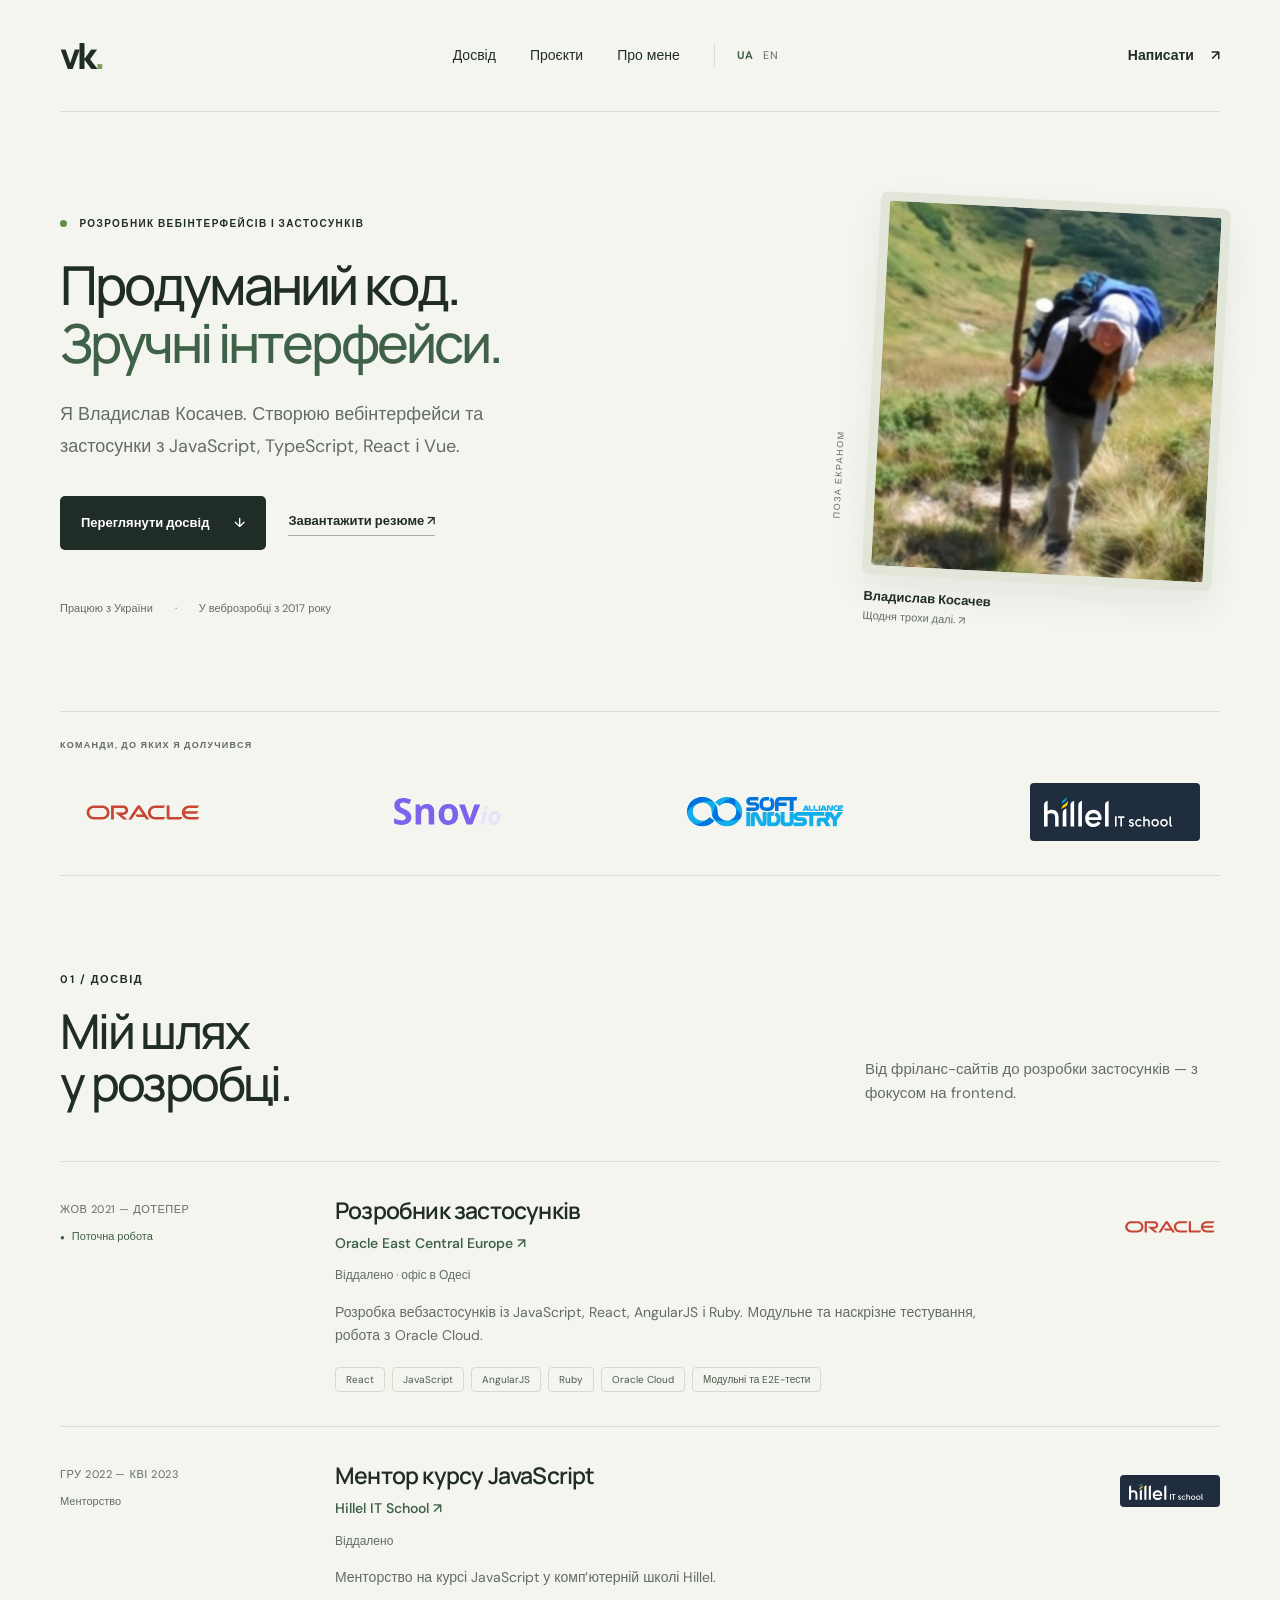
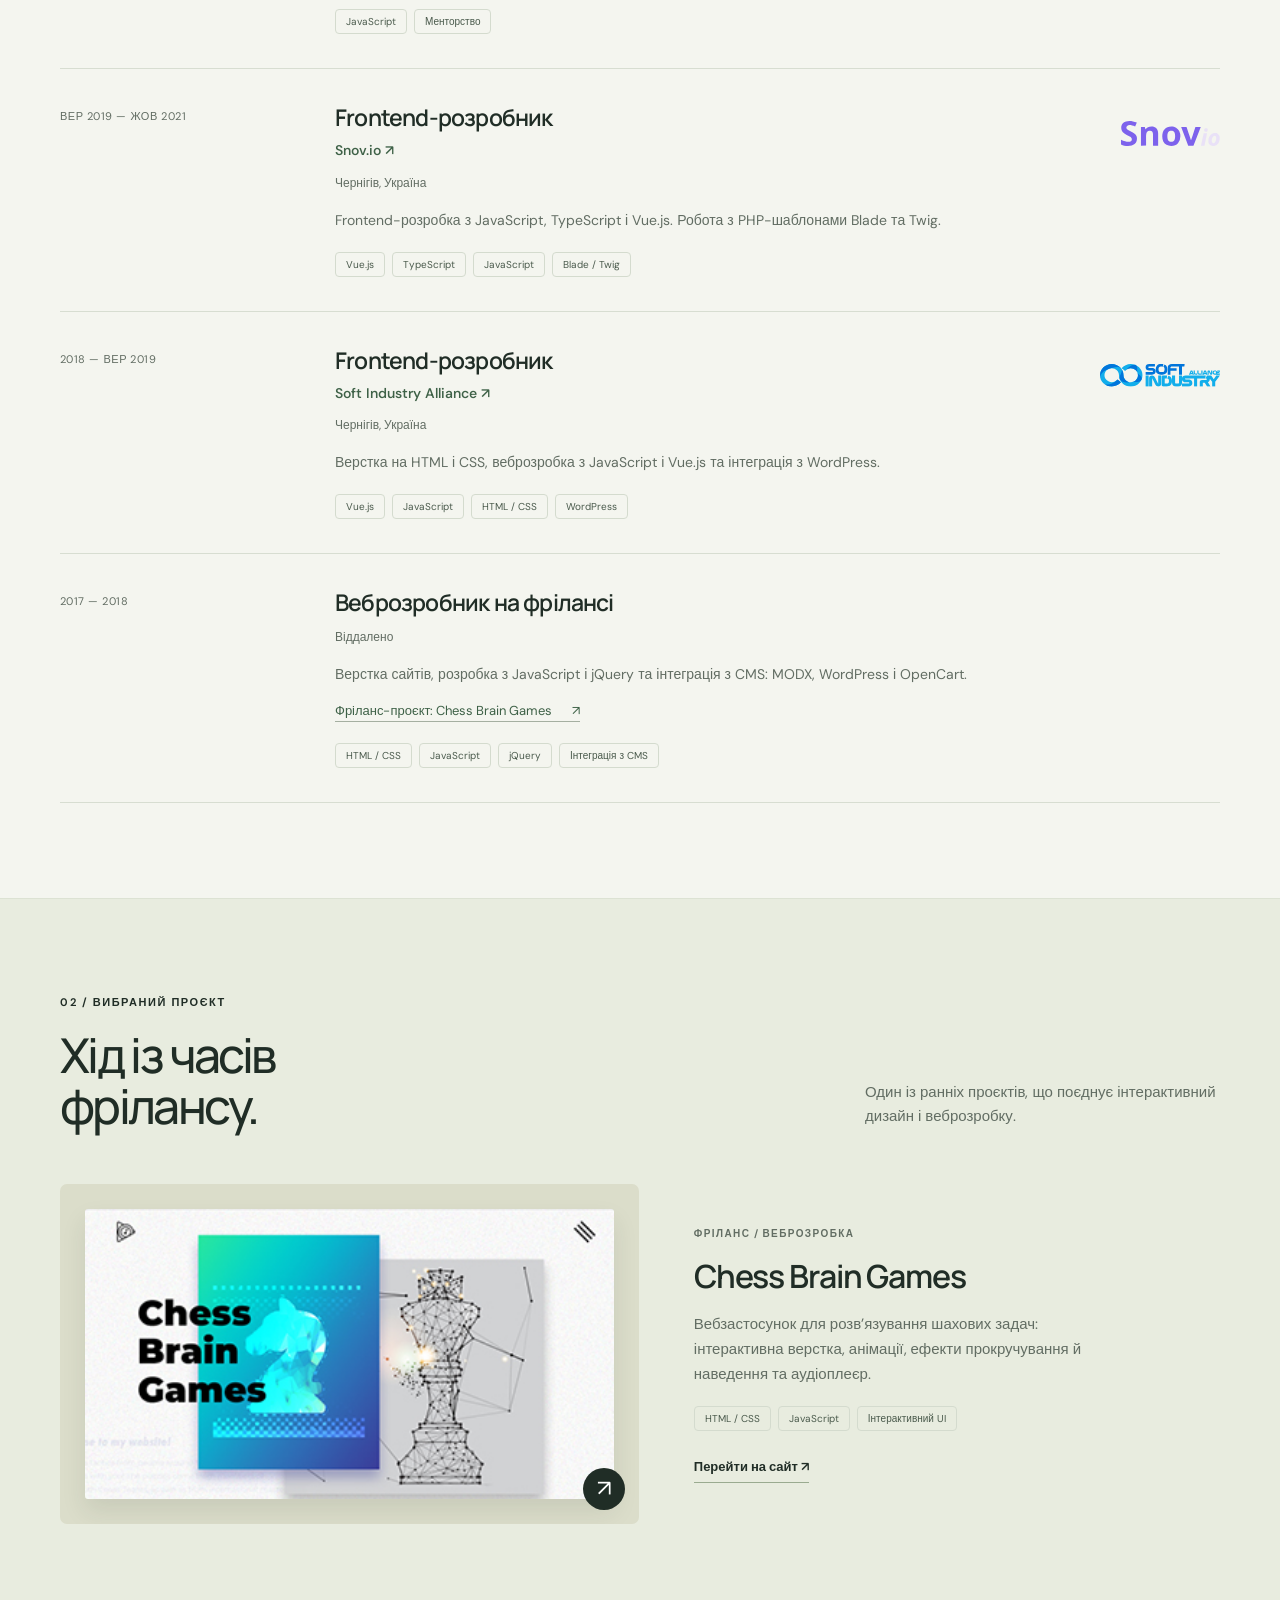
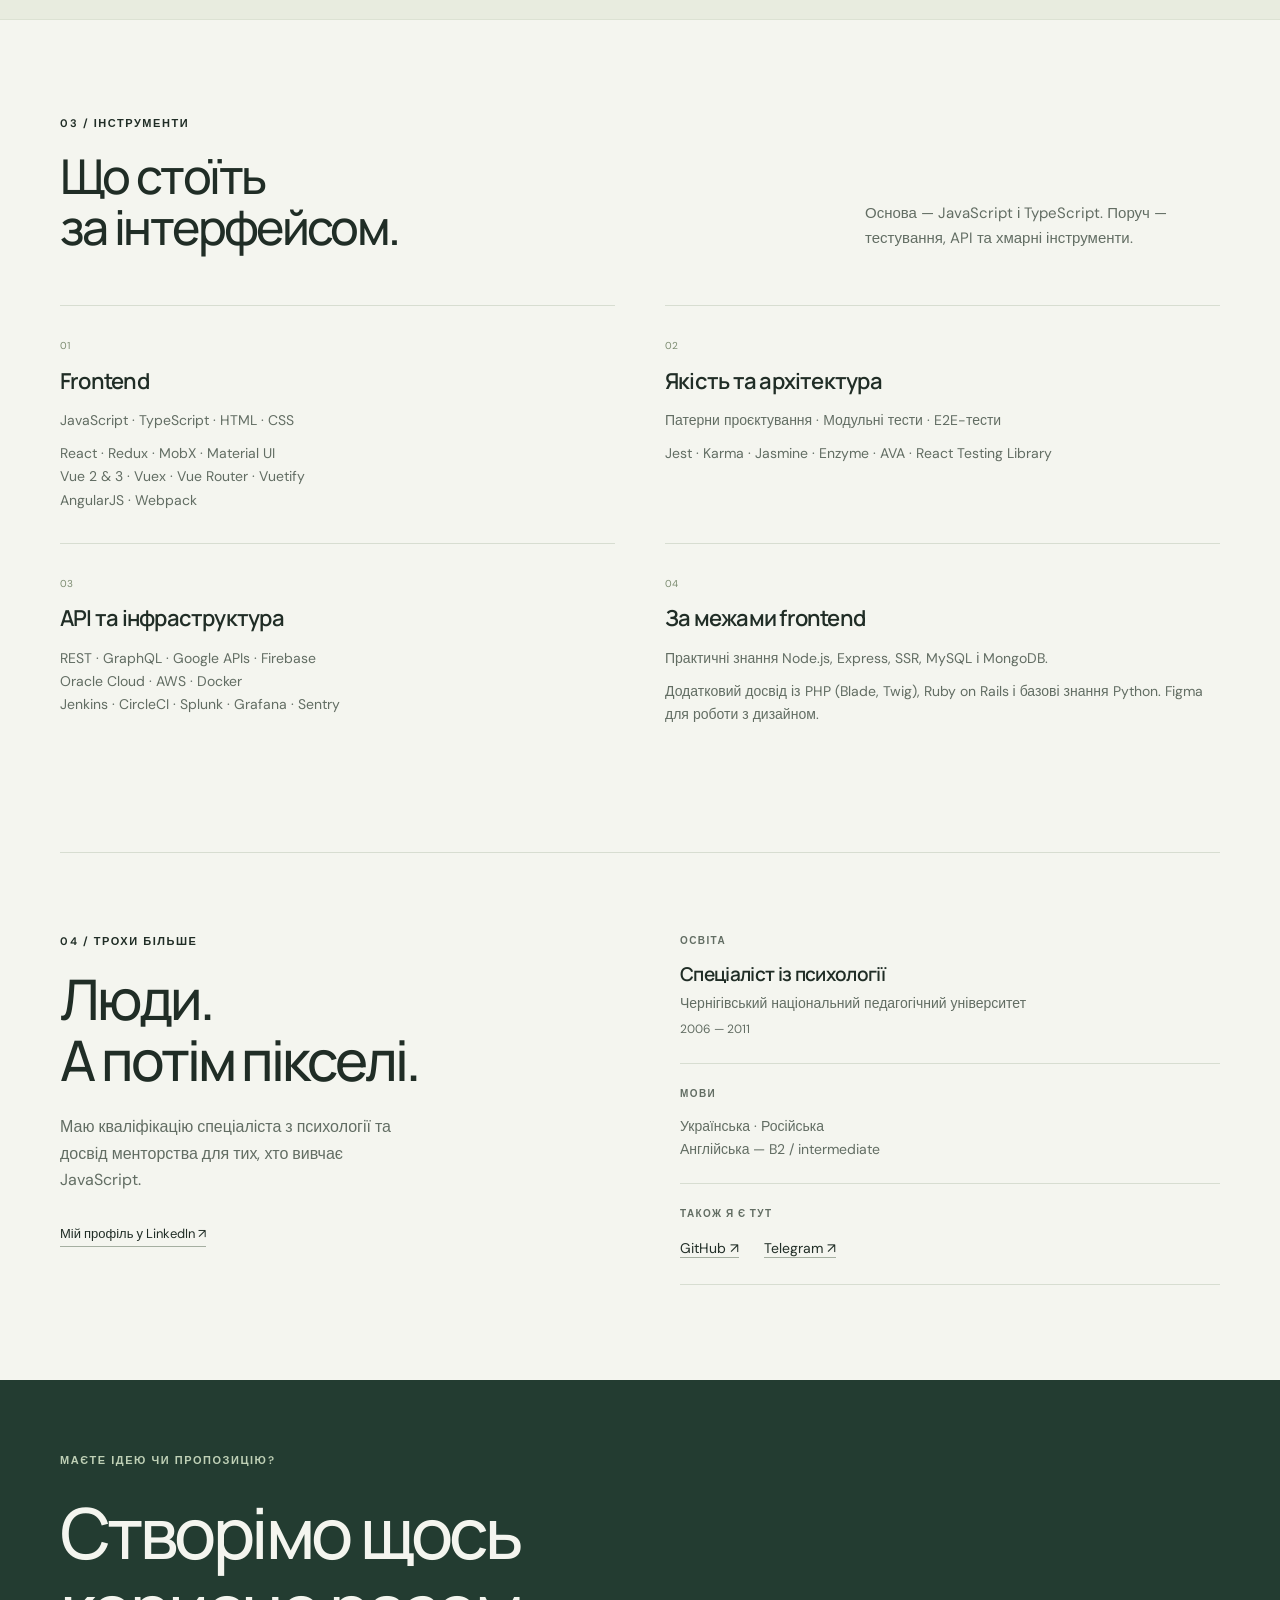
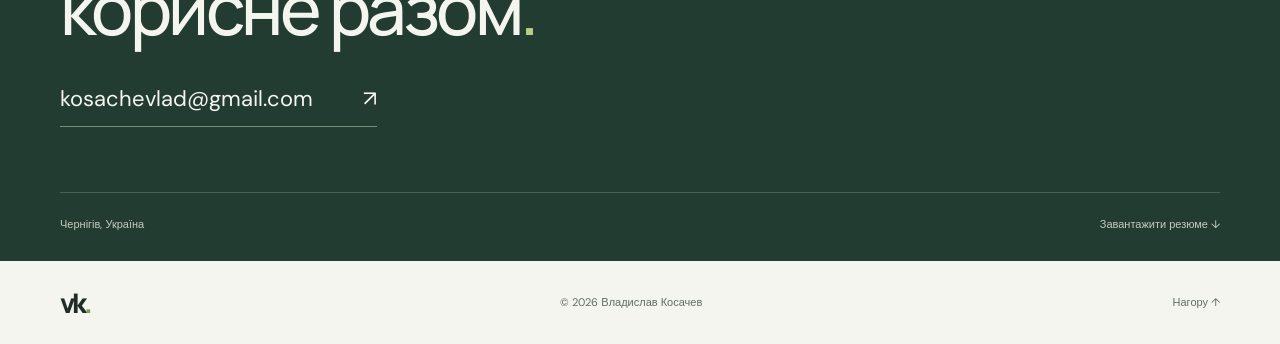
==== commit 6bb5a4a3: "Correct psychology qualification to Specialist in both languages" ====
--- a/index.html
+++ b/index.html
@@ -25,7 +25,7 @@
 </div></section>
 <section class="work-section" id="work"><div class="wrap section"><div class="section-head"><div><p class="eyebrow">02 / ВИБРАНИЙ ПРОЄКТ</p><h2>Хід із часів<br>фрілансу.</h2></div><p>Один із ранніх проєктів, що поєднує інтерактивний дизайн і веброзробку.</p></div><a class="project" href="https://chessbraingames.com/" target="_blank" rel="noopener noreferrer"><div class="project-image"><img src="img/portfolio-chess.jpg" alt="Вигляд сайту Chess Brain Games" loading="lazy" width="800" height="540"><span class="project-open" aria-hidden="true">↗</span></div><div class="project-info"><p class="eyebrow">ФРІЛАНС / ВЕБРОЗРОБКА</p><h3>Chess Brain Games</h3><p>Вебзастосунок для розв’язування шахових задач: інтерактивна верстка, анімації, ефекти прокручування й наведення та аудіоплеєр.</p><div class="tags"><span>HTML / CSS</span><span>JavaScript</span><span>Інтерактивний UI</span></div><span class="visit">Перейти на сайт ↗</span></div></a></div></section>
 <section class="section wrap" id="skills"><div class="section-head"><div><p class="eyebrow">03 / ІНСТРУМЕНТИ</p><h2>Що стоїть<br>за інтерфейсом.</h2></div><p>Основа — JavaScript і TypeScript. Поруч — тестування, API та хмарні інструменти.</p></div><div class="skill-grid"><article><span class="skill-number">01</span><h3>Frontend</h3><p>JavaScript · TypeScript · HTML · CSS</p><p>React · Redux · MobX · Material UI<br>Vue 2 & 3 · Vuex · Vue Router · Vuetify<br>AngularJS · Webpack</p></article><article><span class="skill-number">02</span><h3>Якість та архітектура</h3><p>Патерни проєктування · Модульні тести · E2E-тести</p><p>Jest · Karma · Jasmine · Enzyme · AVA · React Testing Library</p></article><article><span class="skill-number">03</span><h3>API та інфраструктура</h3><p>REST · GraphQL · Google APIs · Firebase<br>Oracle Cloud · AWS · Docker<br>Jenkins · CircleCI · Splunk · Grafana · Sentry</p></article><article><span class="skill-number">04</span><h3>За межами frontend</h3><p>Практичні знання Node.js, Express, SSR, MySQL і MongoDB.</p><p>Додатковий досвід із PHP (Blade, Twig), Ruby on Rails і базові знання Python. Figma для роботи з дизайном.</p></article></div></section>
-<section class="about wrap" id="about"><div><p class="eyebrow">04 / ТРОХИ БІЛЬШЕ</p><h2>Люди.<br>А потім пікселі.</h2><p class="about-copy">Маю магістерський ступінь із психології та досвід менторства для тих, хто вивчає JavaScript.</p><a class="text-link" href="https://www.linkedin.com/in/vladyslav-kosachev" target="_blank" rel="noopener noreferrer">Мій профіль у LinkedIn ↗</a></div><div class="details"><div><p class="eyebrow">ОСВІТА</p><h3>Магістр психології</h3><p>Чернігівський національний педагогічний університет</p><span>2006 — 2011</span></div><div><p class="eyebrow">МОВИ</p><p>Українська · Російська</p><p>Англійська — B2 / intermediate</p></div><div><p class="eyebrow">ТАКОЖ Я Є ТУТ</p><a href="https://github.com/kosachevlad" target="_blank" rel="noopener noreferrer">GitHub ↗</a><a href="https://t.me/kosachevlad" target="_blank" rel="noopener noreferrer">Telegram ↗</a></div></div></section>
+<section class="about wrap" id="about"><div><p class="eyebrow">04 / ТРОХИ БІЛЬШЕ</p><h2>Люди.<br>А потім пікселі.</h2><p class="about-copy">Маю кваліфікацію спеціаліста з психології та досвід менторства для тих, хто вивчає JavaScript.</p><a class="text-link" href="https://www.linkedin.com/in/vladyslav-kosachev" target="_blank" rel="noopener noreferrer">Мій профіль у LinkedIn ↗</a></div><div class="details"><div><p class="eyebrow">ОСВІТА</p><h3>Спеціаліст із психології</h3><p>Чернігівський національний педагогічний університет</p><span>2006 — 2011</span></div><div><p class="eyebrow">МОВИ</p><p>Українська · Російська</p><p>Англійська — B2 / intermediate</p></div><div><p class="eyebrow">ТАКОЖ Я Є ТУТ</p><a href="https://github.com/kosachevlad" target="_blank" rel="noopener noreferrer">GitHub ↗</a><a href="https://t.me/kosachevlad" target="_blank" rel="noopener noreferrer">Telegram ↗</a></div></div></section>
 <section class="contact"><div class="wrap"><p class="eyebrow">МАЄТЕ ІДЕЮ ЧИ ПРОПОЗИЦІЮ?</p><h2>Створімо щось<br>корисне разом<span>.</span></h2><a class="contact-email" href="mailto:kosachevlad@gmail.com">kosachevlad@gmail.com <span aria-hidden="true">↗</span></a><div class="contact-bottom"><span>Чернігів, Україна</span><a href="assets/vladyslav-kosachev-resume.pdf" download>Завантажити резюме ↓</a></div></div></section>
 </main><footer class="wrap footer"><a class="wordmark" href="#" aria-label="Нагору">vk<span>.</span></a><p>© <span id="year">2026</span> Владислав Косачев</p><a href="#">Нагору ↑</a></footer><script>document.getElementById('year').textContent=new Date().getFullYear()</script>
 </body></html>
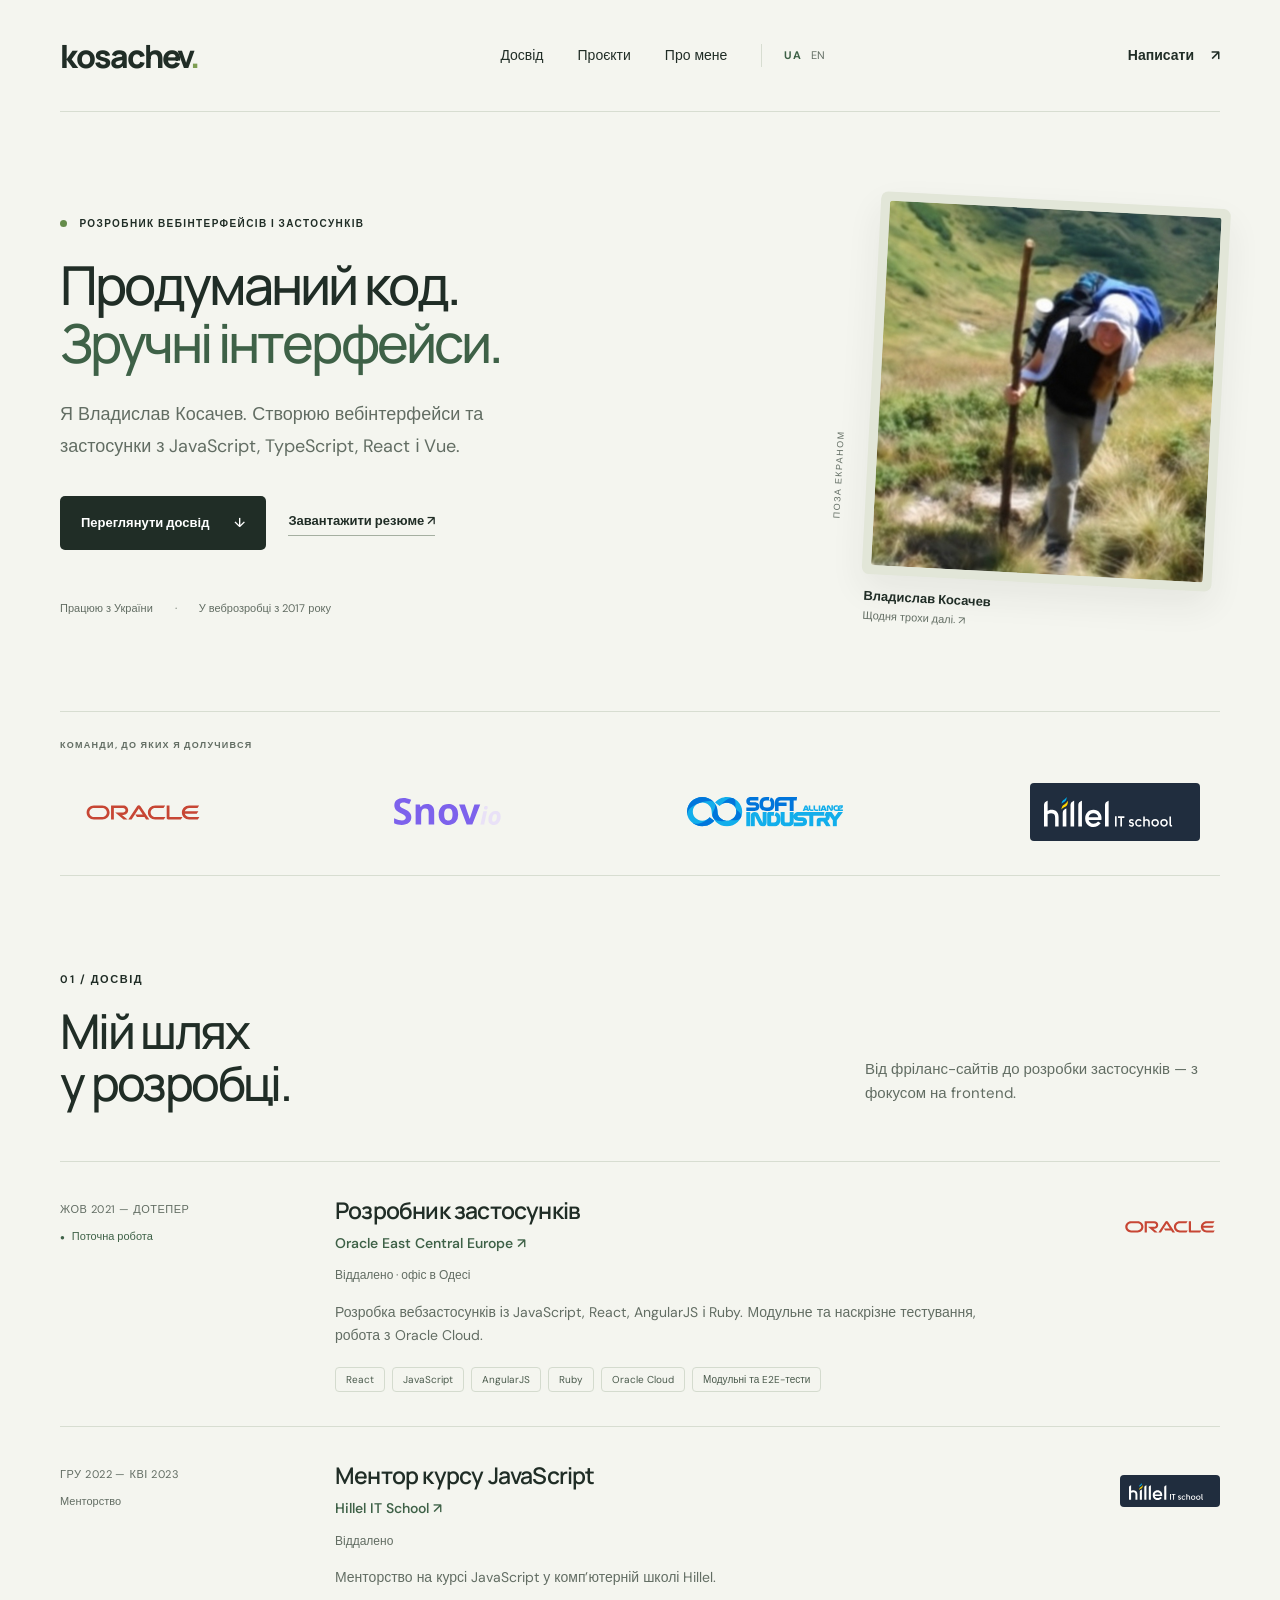
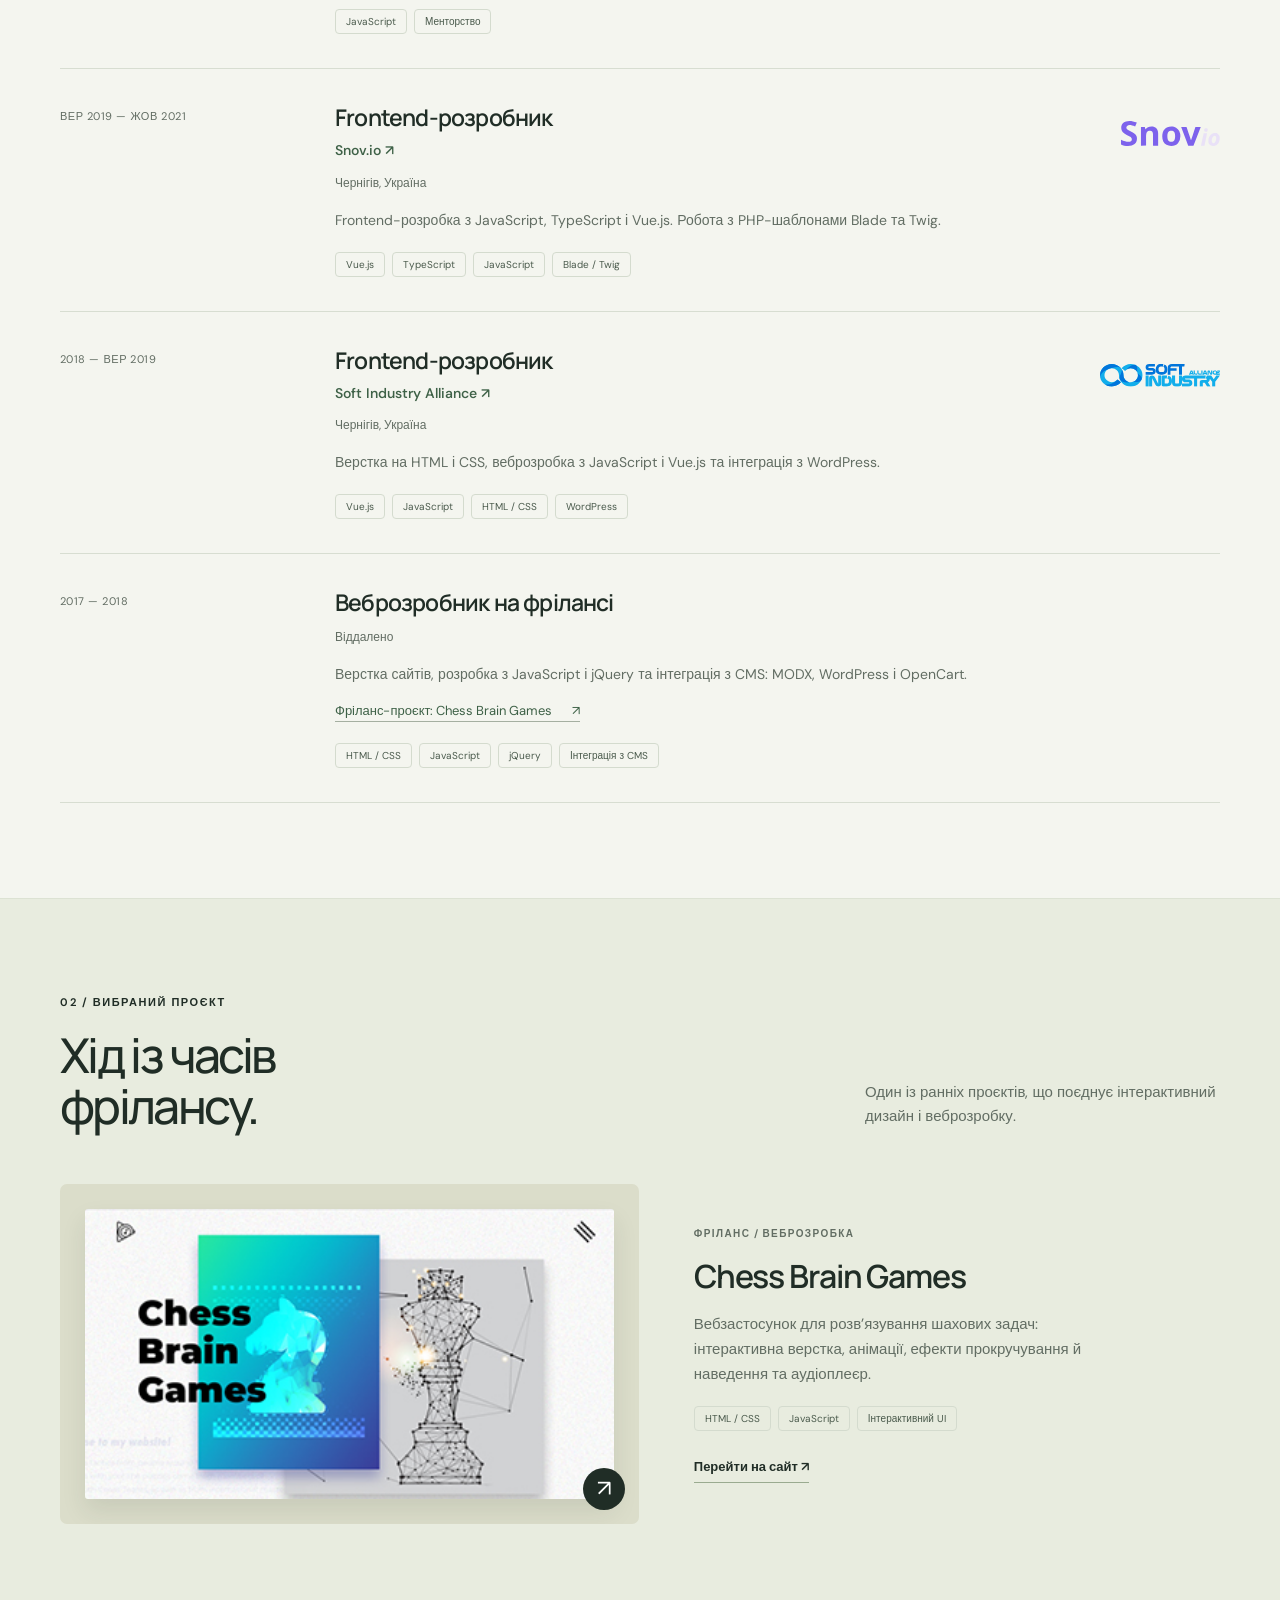
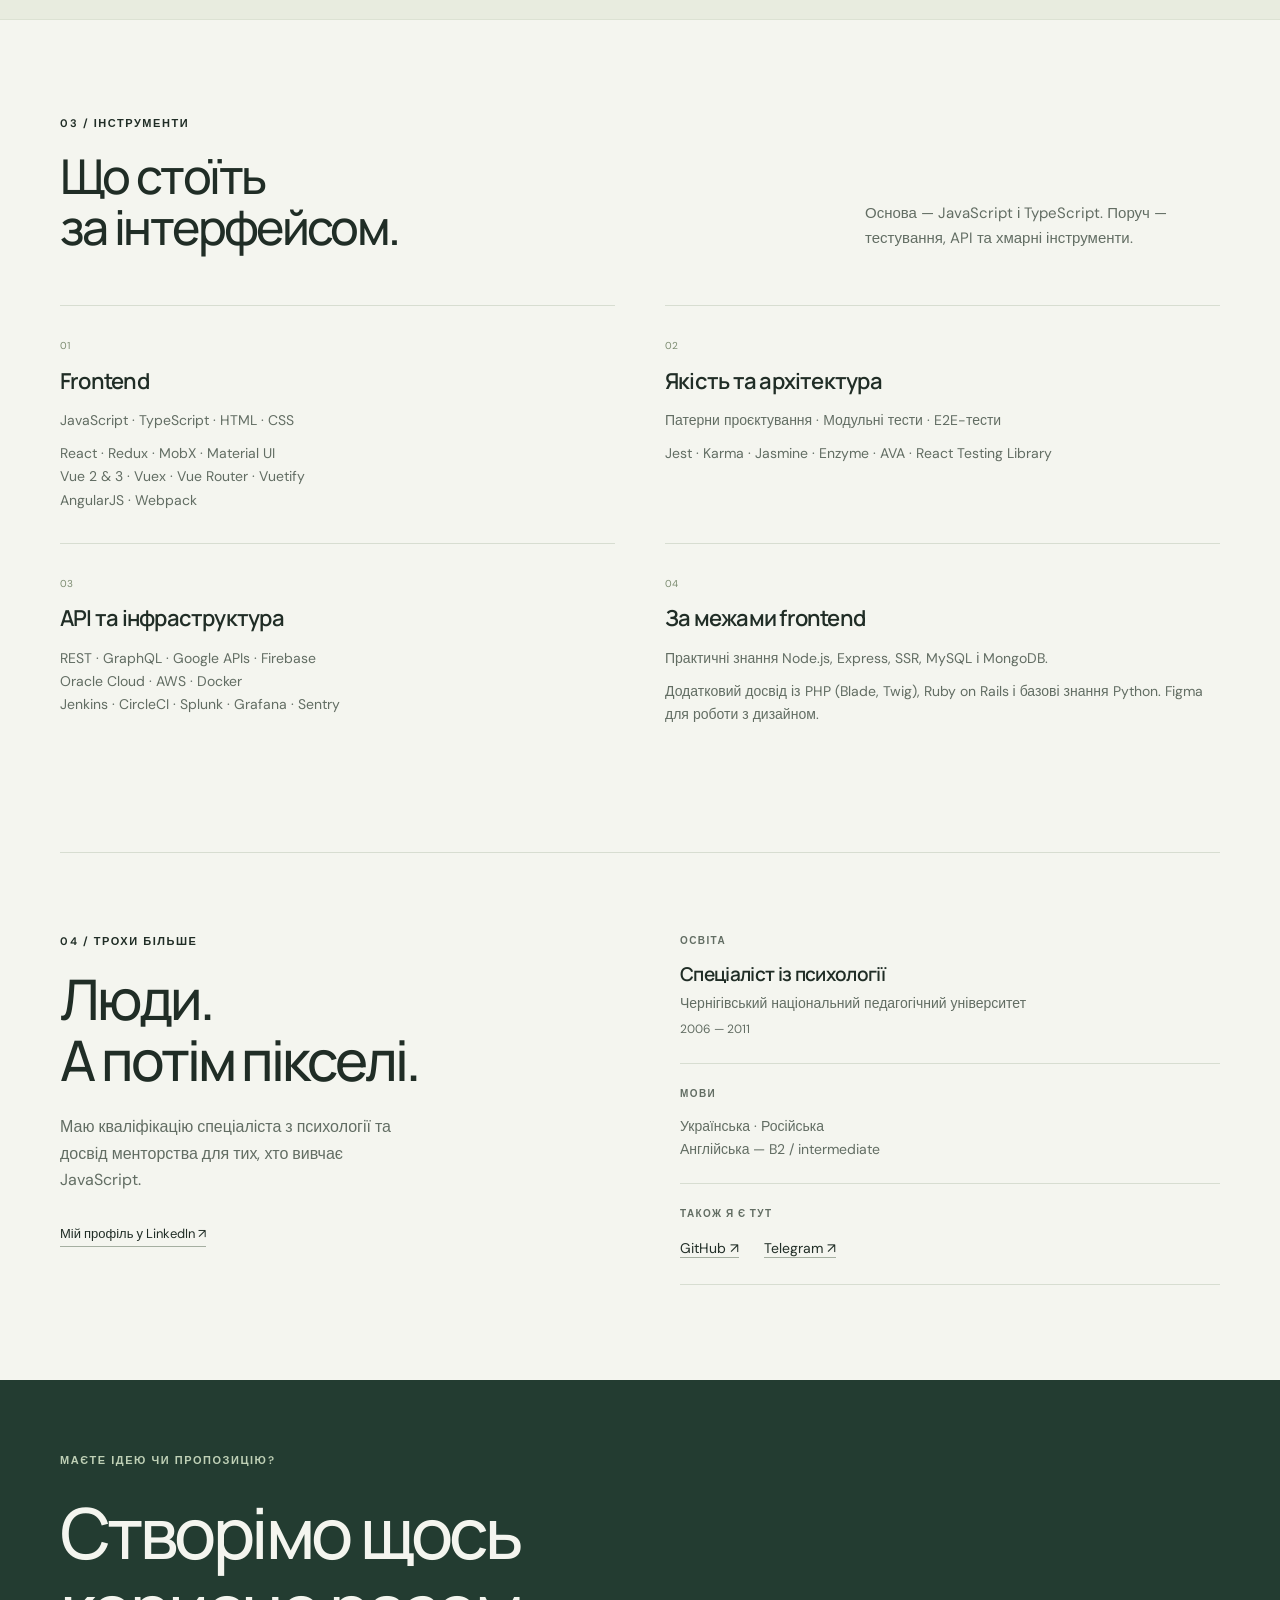
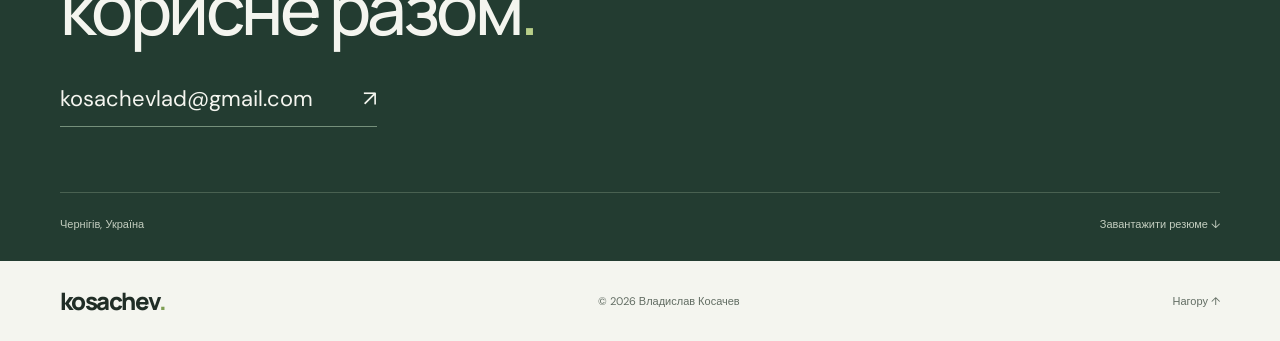
==== commit c92e1ce4: "Replace VK monogram with Kosachev signature wordmark" ====
--- a/index.html
+++ b/index.html
@@ -11,7 +11,7 @@
 </head>
 <body>
 <a class="skip" href="#main">Перейти до вмісту</a>
-<header class="header wrap"><a class="wordmark" href="#" aria-label="Владислав Косачев — головна">vk<span>.</span></a><nav aria-label="Головна навігація"><a href="#experience">Досвід</a><a href="#work">Проєкти</a><a href="#about">Про мене</a><div class="language-switch" aria-label="Мова"><span aria-current="page">UA</span><a href="en.html" lang="en" aria-label="English">EN</a></div></nav><a class="nav-contact" href="mailto:kosachevlad@gmail.com">Написати <span aria-hidden="true">↗</span></a></header>
+<header class="header wrap"><a class="wordmark" href="#" aria-label="Владислав Косачев — головна">kosachev<span>.</span></a><nav aria-label="Головна навігація"><a href="#experience">Досвід</a><a href="#work">Проєкти</a><a href="#about">Про мене</a><div class="language-switch" aria-label="Мова"><span aria-current="page">UA</span><a href="en.html" lang="en" aria-label="English">EN</a></div></nav><a class="nav-contact" href="mailto:kosachevlad@gmail.com">Написати <span aria-hidden="true">↗</span></a></header>
 <main id="main">
 <section class="hero wrap" aria-labelledby="hero-title"><div class="hero-copy"><p class="eyebrow"><span class="dot"></span> РОЗРОБНИК ВЕБІНТЕРФЕЙСІВ І ЗАСТОСУНКІВ</p><h1 id="hero-title">Продуманий код.<br><em>Зручні інтерфейси.</em></h1><p class="intro">Я Владислав Косачев. Створюю вебінтерфейси та застосунки з JavaScript, TypeScript, React і Vue.</p><div class="actions"><a class="button dark" href="#experience">Переглянути досвід <span aria-hidden="true">↓</span></a><a class="text-link" href="assets/vladyslav-kosachev-resume.pdf" download>Завантажити резюме <span aria-hidden="true">↗</span></a></div><div class="hero-meta"><span>Працюю з України</span><span>У веброзробці з 2017 року</span></div></div><figure class="portrait"><div class="photo-frame"><img src="assets/avatar.jpg" alt="Владислав у гірському поході з рюкзаком і палицею" width="640" height="720" fetchpriority="high"></div><figcaption><span>Владислав Косачев</span><span>Щодня трохи далі. ↗</span></figcaption><span class="photo-label">ПОЗА ЕКРАНОМ</span></figure></section>
 <section class="companies wrap" aria-label="Компанії, у яких я працював"><p class="eyebrow">КОМАНДИ, ДО ЯКИХ Я ДОЛУЧИВСЯ</p><div class="logo-row"><a href="https://www.oracle.com/" target="_blank" rel="noopener noreferrer"><img src="assets/oracle.svg" alt="Oracle" width="126" height="36"></a><a href="https://snov.io/" target="_blank" rel="noopener noreferrer"><img src="assets/snov.svg" alt="Snov.io" width="108" height="36"></a><a href="https://soft-industry.com/" target="_blank" rel="noopener noreferrer"><img src="assets/soft-industry.svg" alt="Soft Industry Alliance" width="156" height="48"></a><a href="https://ithillel.ua/" target="_blank" rel="noopener noreferrer"><img src="assets/hillel.svg" alt="Hillel IT School" width="142" height="42"></a></div></section>
@@ -27,5 +27,5 @@
 <section class="section wrap" id="skills"><div class="section-head"><div><p class="eyebrow">03 / ІНСТРУМЕНТИ</p><h2>Що стоїть<br>за інтерфейсом.</h2></div><p>Основа — JavaScript і TypeScript. Поруч — тестування, API та хмарні інструменти.</p></div><div class="skill-grid"><article><span class="skill-number">01</span><h3>Frontend</h3><p>JavaScript · TypeScript · HTML · CSS</p><p>React · Redux · MobX · Material UI<br>Vue 2 & 3 · Vuex · Vue Router · Vuetify<br>AngularJS · Webpack</p></article><article><span class="skill-number">02</span><h3>Якість та архітектура</h3><p>Патерни проєктування · Модульні тести · E2E-тести</p><p>Jest · Karma · Jasmine · Enzyme · AVA · React Testing Library</p></article><article><span class="skill-number">03</span><h3>API та інфраструктура</h3><p>REST · GraphQL · Google APIs · Firebase<br>Oracle Cloud · AWS · Docker<br>Jenkins · CircleCI · Splunk · Grafana · Sentry</p></article><article><span class="skill-number">04</span><h3>За межами frontend</h3><p>Практичні знання Node.js, Express, SSR, MySQL і MongoDB.</p><p>Додатковий досвід із PHP (Blade, Twig), Ruby on Rails і базові знання Python. Figma для роботи з дизайном.</p></article></div></section>
 <section class="about wrap" id="about"><div><p class="eyebrow">04 / ТРОХИ БІЛЬШЕ</p><h2>Люди.<br>А потім пікселі.</h2><p class="about-copy">Маю кваліфікацію спеціаліста з психології та досвід менторства для тих, хто вивчає JavaScript.</p><a class="text-link" href="https://www.linkedin.com/in/vladyslav-kosachev" target="_blank" rel="noopener noreferrer">Мій профіль у LinkedIn ↗</a></div><div class="details"><div><p class="eyebrow">ОСВІТА</p><h3>Спеціаліст із психології</h3><p>Чернігівський національний педагогічний університет</p><span>2006 — 2011</span></div><div><p class="eyebrow">МОВИ</p><p>Українська · Російська</p><p>Англійська — B2 / intermediate</p></div><div><p class="eyebrow">ТАКОЖ Я Є ТУТ</p><a href="https://github.com/kosachevlad" target="_blank" rel="noopener noreferrer">GitHub ↗</a><a href="https://t.me/kosachevlad" target="_blank" rel="noopener noreferrer">Telegram ↗</a></div></div></section>
 <section class="contact"><div class="wrap"><p class="eyebrow">МАЄТЕ ІДЕЮ ЧИ ПРОПОЗИЦІЮ?</p><h2>Створімо щось<br>корисне разом<span>.</span></h2><a class="contact-email" href="mailto:kosachevlad@gmail.com">kosachevlad@gmail.com <span aria-hidden="true">↗</span></a><div class="contact-bottom"><span>Чернігів, Україна</span><a href="assets/vladyslav-kosachev-resume.pdf" download>Завантажити резюме ↓</a></div></div></section>
-</main><footer class="wrap footer"><a class="wordmark" href="#" aria-label="Нагору">vk<span>.</span></a><p>© <span id="year">2026</span> Владислав Косачев</p><a href="#">Нагору ↑</a></footer><script>document.getElementById('year').textContent=new Date().getFullYear()</script>
+</main><footer class="wrap footer"><a class="wordmark" href="#" aria-label="Нагору">kosachev<span>.</span></a><p>© <span id="year">2026</span> Владислав Косачев</p><a href="#">Нагору ↑</a></footer><script>document.getElementById('year').textContent=new Date().getFullYear()</script>
 </body></html>
--- a/assets/portfolio.css
+++ b/assets/portfolio.css
@@ -1,5 +1,5 @@
 @import url('https://fonts.googleapis.com/css2?family=DM+Sans:wght@400;450;500;550;600;650;700&family=Manrope:wght@400;500;600;650;700;750;800&display=swap');
-:root{--bg:#f4f5ef;--ink:#202d26;--muted:#626d63;--line:#d7ddd1;--green:#3e6147;--accent:#b8cf89}*{box-sizing:border-box}html{scroll-behavior:smooth;scroll-padding-top:28px}body{margin:0;background:var(--bg);color:var(--ink);font-family:'DM Sans',Arial,sans-serif;font-size:16px;line-height:1.65}a{color:inherit;text-decoration:none}a,button{-webkit-tap-highlight-color:transparent}a:focus-visible{outline:3px solid #688b3b;outline-offset:6px}img{max-width:100%;display:block}::selection{background:#cfdfa9}h1,h2,h3,p,figure{margin:0}h1,h2,h3{font-family:Manrope,Arial,sans-serif}h1,h2{font-weight:500;letter-spacing:-.055em;line-height:1.08}h3{font-size:23px;font-weight:600;letter-spacing:-.035em;line-height:1.3}.wrap{width:min(1160px,calc(100% - 96px));margin-inline:auto}.header{height:112px;display:flex;align-items:center;justify-content:space-between;border-bottom:1px solid var(--line)}.wordmark{font-family:Manrope,sans-serif;font-weight:800;font-size:36px;letter-spacing:-3px;line-height:1}.wordmark span{color:#7e9e53}.header nav{display:flex;gap:34px;font-size:14px}.header a:hover,.text-link:hover,.company-link:hover,.footer a:hover{color:var(--green)}.nav-contact{font-size:14px;font-weight:600}.nav-contact span{margin-left:14px}.hero{padding-block:88px 78px;display:grid;grid-template-columns:1.45fr .8fr;gap:64px;align-items:center}.eyebrow{font-size:11px;font-weight:650;letter-spacing:.14em;line-height:1.5}.dot{display:inline-block;background:#648b49;border-radius:50%;height:7px;width:7px;margin-right:9px}.hero h1{font-size:clamp(46px,4.6vw,66px);margin-top:25px;white-space:nowrap}.hero h1 em{font-style:normal;color:var(--green)}.intro{max-width:460px;font-size:18px;line-height:1.75;color:var(--muted);margin-top:27px}.actions{display:flex;align-items:center;gap:27px;margin-top:34px;font-size:13px;font-weight:550}.button{display:inline-flex;justify-content:space-between;align-items:center;gap:25px;padding:16px 21px;border-radius:5px;transition:background .2s,transform .2s}.button:hover{background:#3e6147;transform:translateY(-2px)}.dark{background:var(--ink);color:#fff}.text-link{border-bottom:1px solid #a5afa1;padding-bottom:4px}.hero-meta{font-size:11px;color:var(--muted);display:flex;gap:22px;margin-top:49px}.hero-meta span+span:before{content:'·';margin-right:22px}.portrait{position:relative;transform:rotate(3deg);max-width:350px;justify-self:end;width:100%}.photo-frame{background:#e2e6d8;padding:9px;border-radius:7px;box-shadow:0 15px 35px #26312612}.photo-frame img{width:100%;height:365px;object-fit:cover;object-position:50% 44%;border-radius:3px}.portrait figcaption{display:flex;flex-direction:column;margin:12px 3px 0;line-height:1.6;font-size:11px}.portrait figcaption span:first-child{font-weight:600;font-size:13px}.portrait figcaption span+span{color:var(--muted)}.photo-label{position:absolute;bottom:90px;left:-35px;transform:rotate(-90deg);transform-origin:left top;font-size:9px;letter-spacing:.16em;color:var(--muted)}.companies{padding-block:27px 34px;border-block:1px solid var(--line)}.companies>.eyebrow{color:var(--muted);font-size:9px}.logo-row{display:flex;align-items:center;justify-content:space-between;gap:35px;padding:30px 20px 0}.logo-row a{display:flex;align-items:center;justify-content:center;min-height:45px;transition:transform .2s}.logo-row a:hover{transform:translateY(-3px)}.logo-row img{object-fit:contain;max-height:42px}.logo-row a:last-child{background:#202d3e;padding:8px 14px;border-radius:4px}.section{padding-block:95px}.section-head{display:grid;grid-template-columns:1fr 1fr;gap:80px;align-items:end;margin-bottom:52px}.section-head h2{font-size:48px;margin-top:18px}.section-head>p{max-width:355px;color:var(--muted);font-size:15px;margin-left:auto;padding-bottom:3px}.job{display:grid;grid-template-columns:240px 1fr;border-top:1px solid var(--line);padding:34px 0;gap:35px}.job:last-child{border-bottom:1px solid var(--line)}.job-period{font-size:11px;letter-spacing:.045em;color:var(--muted);padding-top:4px}.job-period>span{display:block;margin-top:9px;letter-spacing:0;font-size:11px}.job-period .current{color:var(--green)}.current:before{content:'●';font-size:8px;margin-right:7px}.job-top{display:flex;align-items:center;justify-content:space-between;gap:18px}.company-link{display:inline-block;color:var(--green);margin-top:6px;font-size:14px;font-weight:550}.job-logo{object-fit:contain;max-width:120px;height:32px}.job-logo.hillel{background:#202d3e;border-radius:4px;padding:5px 9px}.location{font-size:12px;color:var(--muted);margin-top:10px}.job-body>p:not(.location){color:var(--muted);font-size:14px;margin-top:15px;max-width:660px}.tags{display:flex;flex-wrap:wrap;gap:7px;margin-top:20px}.tags span{font-size:10px;border:1px solid #d4dbce;padding:4px 10px;border-radius:4px;line-height:1.5;color:#4a5a4c}.project-inline{display:inline-flex;gap:20px;align-items:center;font-size:13px;color:var(--green);margin-top:14px;border-bottom:1px solid #a5afa1}.work-section{background:#e8ecdf;border-block:1px solid #dce2d3}.project{display:grid;grid-template-columns:1.1fr 1fr;gap:55px;align-items:center}.project-image{position:relative;background:#dbddca;border-radius:7px;overflow:hidden;padding:25px}.project-image img{width:100%;height:290px;object-fit:cover;object-position:top;border-radius:3px;box-shadow:0 12px 25px #2631261a;transition:transform .4s}.project:hover .project-image img{transform:scale(1.025)}.project-open{position:absolute;bottom:14px;right:14px;width:42px;height:42px;border-radius:50%;background:var(--ink);color:white;display:grid;place-items:center;font-size:23px}.project-info .eyebrow{font-size:10px;color:var(--muted)}.project h3{font-size:32px;margin:15px 0}.project-info>p:not(.eyebrow){font-size:15px;color:var(--muted);max-width:400px}.visit{display:inline-block;margin-top:25px;font-size:13px;font-weight:600;border-bottom:1px solid #9aab90;padding-bottom:4px}.skill-grid{display:grid;grid-template-columns:repeat(2,1fr);gap:0 50px}.skill-grid article{border-top:1px solid var(--line);padding:25px 0 31px}.skill-number{font-size:10px;color:#7b8b70}.skill-grid h3{font-size:22px;margin-top:9px;margin-bottom:14px}.skill-grid p{font-size:14px;color:var(--muted);margin-top:10px}.about{display:grid;grid-template-columns:1fr 1fr;gap:80px;border-top:1px solid var(--line);padding-block:80px 95px}.about h2{font-size:56px;margin:20px 0 24px}.about-copy{max-width:355px;color:var(--muted);font-size:16px;margin-bottom:26px}.about .text-link{font-size:13px}.details>div{padding:22px 0;border-bottom:1px solid var(--line)}.details>div:first-child{padding-top:0}.details .eyebrow{font-size:10px;color:var(--muted);margin-bottom:14px}.details h3{font-size:19px;margin-bottom:5px}.details p:not(.eyebrow),.details span{font-size:14px;color:var(--muted)}.details span{font-size:12px}.details a{font-size:14px;margin-right:25px;border-bottom:1px solid #a5afa1}.contact{background:#233c31;color:#f4f5ef;padding:72px 0 28px}.contact .eyebrow{color:#bfd0b6}.contact h2{font-size:clamp(45px,6vw,76px);margin-top:26px;letter-spacing:-.05em}.contact h2>span{color:var(--accent)}.contact-email{display:inline-flex;gap:50px;font-size:22px;margin-top:35px;padding-bottom:8px;border-bottom:1px solid #75907b}.contact-email:hover{color:var(--accent)}.contact-bottom{display:flex;justify-content:space-between;font-size:11px;color:#c3cdbf;margin-top:65px;border-top:1px solid #496151;padding-top:22px}.footer{display:flex;align-items:center;justify-content:space-between;padding-block:28px}.footer .wordmark{font-size:27px}.footer p,.footer>a:last-child{font-size:11px;color:var(--muted)}.skip{position:absolute;left:12px;top:-70px;background:var(--ink);color:white;padding:10px 20px;z-index:20}.skip:focus{top:10px}
+:root{--bg:#f4f5ef;--ink:#202d26;--muted:#626d63;--line:#d7ddd1;--green:#3e6147;--accent:#b8cf89}*{box-sizing:border-box}html{scroll-behavior:smooth;scroll-padding-top:28px}body{margin:0;background:var(--bg);color:var(--ink);font-family:'DM Sans',Arial,sans-serif;font-size:16px;line-height:1.65}a{color:inherit;text-decoration:none}a,button{-webkit-tap-highlight-color:transparent}a:focus-visible{outline:3px solid #688b3b;outline-offset:6px}img{max-width:100%;display:block}::selection{background:#cfdfa9}h1,h2,h3,p,figure{margin:0}h1,h2,h3{font-family:Manrope,Arial,sans-serif}h1,h2{font-weight:500;letter-spacing:-.055em;line-height:1.08}h3{font-size:23px;font-weight:600;letter-spacing:-.035em;line-height:1.3}.wrap{width:min(1160px,calc(100% - 96px));margin-inline:auto}.header{height:112px;display:flex;align-items:center;justify-content:space-between;border-bottom:1px solid var(--line)}.wordmark{font-family:Manrope,sans-serif;font-weight:800;font-size:32px;letter-spacing:-.065em;line-height:1;white-space:nowrap;flex-shrink:0}.wordmark span{color:#7e9e53}.header nav{display:flex;gap:34px;font-size:14px}.header a:hover,.text-link:hover,.company-link:hover,.footer a:hover{color:var(--green)}.nav-contact{font-size:14px;font-weight:600}.nav-contact span{margin-left:14px}.hero{padding-block:88px 78px;display:grid;grid-template-columns:1.45fr .8fr;gap:64px;align-items:center}.eyebrow{font-size:11px;font-weight:650;letter-spacing:.14em;line-height:1.5}.dot{display:inline-block;background:#648b49;border-radius:50%;height:7px;width:7px;margin-right:9px}.hero h1{font-size:clamp(46px,4.6vw,66px);margin-top:25px;white-space:nowrap}.hero h1 em{font-style:normal;color:var(--green)}.intro{max-width:460px;font-size:18px;line-height:1.75;color:var(--muted);margin-top:27px}.actions{display:flex;align-items:center;gap:27px;margin-top:34px;font-size:13px;font-weight:550}.button{display:inline-flex;justify-content:space-between;align-items:center;gap:25px;padding:16px 21px;border-radius:5px;transition:background .2s,transform .2s}.button:hover{background:#3e6147;transform:translateY(-2px)}.dark{background:var(--ink);color:#fff}.text-link{border-bottom:1px solid #a5afa1;padding-bottom:4px}.hero-meta{font-size:11px;color:var(--muted);display:flex;gap:22px;margin-top:49px}.hero-meta span+span:before{content:'·';margin-right:22px}.portrait{position:relative;transform:rotate(3deg);max-width:350px;justify-self:end;width:100%}.photo-frame{background:#e2e6d8;padding:9px;border-radius:7px;box-shadow:0 15px 35px #26312612}.photo-frame img{width:100%;height:365px;object-fit:cover;object-position:50% 44%;border-radius:3px}.portrait figcaption{display:flex;flex-direction:column;margin:12px 3px 0;line-height:1.6;font-size:11px}.portrait figcaption span:first-child{font-weight:600;font-size:13px}.portrait figcaption span+span{color:var(--muted)}.photo-label{position:absolute;bottom:90px;left:-35px;transform:rotate(-90deg);transform-origin:left top;font-size:9px;letter-spacing:.16em;color:var(--muted)}.companies{padding-block:27px 34px;border-block:1px solid var(--line)}.companies>.eyebrow{color:var(--muted);font-size:9px}.logo-row{display:flex;align-items:center;justify-content:space-between;gap:35px;padding:30px 20px 0}.logo-row a{display:flex;align-items:center;justify-content:center;min-height:45px;transition:transform .2s}.logo-row a:hover{transform:translateY(-3px)}.logo-row img{object-fit:contain;max-height:42px}.logo-row a:last-child{background:#202d3e;padding:8px 14px;border-radius:4px}.section{padding-block:95px}.section-head{display:grid;grid-template-columns:1fr 1fr;gap:80px;align-items:end;margin-bottom:52px}.section-head h2{font-size:48px;margin-top:18px}.section-head>p{max-width:355px;color:var(--muted);font-size:15px;margin-left:auto;padding-bottom:3px}.job{display:grid;grid-template-columns:240px 1fr;border-top:1px solid var(--line);padding:34px 0;gap:35px}.job:last-child{border-bottom:1px solid var(--line)}.job-period{font-size:11px;letter-spacing:.045em;color:var(--muted);padding-top:4px}.job-period>span{display:block;margin-top:9px;letter-spacing:0;font-size:11px}.job-period .current{color:var(--green)}.current:before{content:'●';font-size:8px;margin-right:7px}.job-top{display:flex;align-items:center;justify-content:space-between;gap:18px}.company-link{display:inline-block;color:var(--green);margin-top:6px;font-size:14px;font-weight:550}.job-logo{object-fit:contain;max-width:120px;height:32px}.job-logo.hillel{background:#202d3e;border-radius:4px;padding:5px 9px}.location{font-size:12px;color:var(--muted);margin-top:10px}.job-body>p:not(.location){color:var(--muted);font-size:14px;margin-top:15px;max-width:660px}.tags{display:flex;flex-wrap:wrap;gap:7px;margin-top:20px}.tags span{font-size:10px;border:1px solid #d4dbce;padding:4px 10px;border-radius:4px;line-height:1.5;color:#4a5a4c}.project-inline{display:inline-flex;gap:20px;align-items:center;font-size:13px;color:var(--green);margin-top:14px;border-bottom:1px solid #a5afa1}.work-section{background:#e8ecdf;border-block:1px solid #dce2d3}.project{display:grid;grid-template-columns:1.1fr 1fr;gap:55px;align-items:center}.project-image{position:relative;background:#dbddca;border-radius:7px;overflow:hidden;padding:25px}.project-image img{width:100%;height:290px;object-fit:cover;object-position:top;border-radius:3px;box-shadow:0 12px 25px #2631261a;transition:transform .4s}.project:hover .project-image img{transform:scale(1.025)}.project-open{position:absolute;bottom:14px;right:14px;width:42px;height:42px;border-radius:50%;background:var(--ink);color:white;display:grid;place-items:center;font-size:23px}.project-info .eyebrow{font-size:10px;color:var(--muted)}.project h3{font-size:32px;margin:15px 0}.project-info>p:not(.eyebrow){font-size:15px;color:var(--muted);max-width:400px}.visit{display:inline-block;margin-top:25px;font-size:13px;font-weight:600;border-bottom:1px solid #9aab90;padding-bottom:4px}.skill-grid{display:grid;grid-template-columns:repeat(2,1fr);gap:0 50px}.skill-grid article{border-top:1px solid var(--line);padding:25px 0 31px}.skill-number{font-size:10px;color:#7b8b70}.skill-grid h3{font-size:22px;margin-top:9px;margin-bottom:14px}.skill-grid p{font-size:14px;color:var(--muted);margin-top:10px}.about{display:grid;grid-template-columns:1fr 1fr;gap:80px;border-top:1px solid var(--line);padding-block:80px 95px}.about h2{font-size:56px;margin:20px 0 24px}.about-copy{max-width:355px;color:var(--muted);font-size:16px;margin-bottom:26px}.about .text-link{font-size:13px}.details>div{padding:22px 0;border-bottom:1px solid var(--line)}.details>div:first-child{padding-top:0}.details .eyebrow{font-size:10px;color:var(--muted);margin-bottom:14px}.details h3{font-size:19px;margin-bottom:5px}.details p:not(.eyebrow),.details span{font-size:14px;color:var(--muted)}.details span{font-size:12px}.details a{font-size:14px;margin-right:25px;border-bottom:1px solid #a5afa1}.contact{background:#233c31;color:#f4f5ef;padding:72px 0 28px}.contact .eyebrow{color:#bfd0b6}.contact h2{font-size:clamp(45px,6vw,76px);margin-top:26px;letter-spacing:-.05em}.contact h2>span{color:var(--accent)}.contact-email{display:inline-flex;gap:50px;font-size:22px;margin-top:35px;padding-bottom:8px;border-bottom:1px solid #75907b}.contact-email:hover{color:var(--accent)}.contact-bottom{display:flex;justify-content:space-between;font-size:11px;color:#c3cdbf;margin-top:65px;border-top:1px solid #496151;padding-top:22px}.footer{display:flex;align-items:center;justify-content:space-between;padding-block:28px}.footer .wordmark{font-size:24px}.footer p,.footer>a:last-child{font-size:11px;color:var(--muted)}.skip{position:absolute;left:12px;top:-70px;background:var(--ink);color:white;padding:10px 20px;z-index:20}.skip:focus{top:10px}
 @media(min-width:1400px){.hero{padding-block:105px 90px}.photo-frame img{height:385px}}
 @media(max-width:1000px){.wrap{width:calc(100% - 64px)}.hero{gap:35px;grid-template-columns:1.4fr .8fr}.hero h1{font-size:48px}.photo-frame img{height:300px}.actions{gap:18px;flex-wrap:wrap}.hero-meta{flex-wrap:wrap;gap:8px;margin-top:28px}.hero-meta span+span:before{margin-right:8px}.job{grid-template-columns:185px 1fr;gap:25px}.section-head{gap:45px}.project{gap:35px}.project-image{padding:15px}.project-image img{height:260px}.about{gap:50px}}
 @media(max-width:760px){.wrap{width:calc(100% - 40px)}.header{height:82px}.header nav{gap:18px;font-size:12px}.nav-contact{display:none}.wordmark{font-size:30px}.hero{grid-template-columns:1fr;padding-top:44px;padding-bottom:48px;gap:40px}.hero h1{font-size:clamp(38px,8vw,58px);white-space:normal;margin-top:20px}.hero .eyebrow{font-size:9px}.intro{font-size:16px;max-width:460px;margin-top:22px}.actions{margin-top:25px;gap:20px;font-size:12px}.button{padding:14px 17px;gap:20px}.hero-meta{font-size:10px}.portrait{justify-self:center;width:65%;max-width:320px;transform:rotate(2deg)}.photo-frame img{height:300px}.photo-label{left:-23px;font-size:8px}.portrait figcaption{font-size:10px}.companies{padding-top:20px;padding-bottom:25px}.logo-row{display:grid;grid-template-columns:1fr 1fr;gap:24px 25px;padding:24px 12px 0}.logo-row img{max-width:135px;max-height:33px}.logo-row a:last-child{max-width:160px;justify-self:center;width:100%}.section{padding-block:58px}.section-head{grid-template-columns:1fr;gap:20px;margin-bottom:30px}.section-head h2{font-size:38px;margin-top:14px}.section-head>p{margin-left:0;max-width:410px;font-size:14px}.job{grid-template-columns:1fr;gap:13px;padding-block:26px}.job-period{display:flex;align-items:center;gap:16px;font-size:10px}.job-period>span{margin-top:0;font-size:10px}.job h3{font-size:21px}.job-logo{width:86px;max-height:28px}.job-top{align-items:start;gap:12px}.job-body>p:not(.location){font-size:13px}.tags{margin-top:16px}.tags span{font-size:9px}.project{grid-template-columns:1fr;gap:27px}.project-image img{height:auto;aspect-ratio:1.55;object-fit:cover}.project h3{font-size:29px}.project-info>p:not(.eyebrow){font-size:14px}.skill-grid{grid-template-columns:1fr;gap:0}.skill-grid article{padding-bottom:25px}.about{grid-template-columns:1fr;gap:40px;padding-block:55px}.about h2{font-size:43px}.about-copy{font-size:15px}.contact{padding-top:50px}.contact h2{font-size:44px}.contact-email{font-size:clamp(16px,4vw,22px);gap:18px}.contact-bottom{margin-top:45px;font-size:10px}.footer{padding-block:22px;gap:15px}.footer p{font-size:9px}.footer>a:last-child{font-size:10px}}
@@ -9,3 +9,5 @@
 .language-switch{display:flex;align-items:center;gap:10px;border-left:1px solid var(--line);padding-left:22px;font-size:11px;letter-spacing:.03em}.language-switch [aria-current]{font-weight:700;color:var(--green)}.language-switch a{color:var(--muted)}html[lang="uk"] .hero h1{font-size:clamp(43px,4.2vw,61px)}html[lang="uk"] .actions{gap:22px}html[lang="uk"] .hero .eyebrow{font-size:10px}html[lang="uk"] .contact h2{font-size:clamp(43px,5.5vw,72px)}@media(max-width:1000px){html[lang="uk"] .hero h1{font-size:45px}.header nav{gap:22px}.language-switch{padding-left:16px}}@media(max-width:760px){.header nav{gap:12px;font-size:11px}.language-switch{padding-left:10px;gap:8px;font-size:10px}html[lang="uk"] .hero h1{font-size:clamp(35px,7.8vw,56px)}html[lang="uk"] .hero .eyebrow{font-size:8px;letter-spacing:.10em}html[lang="uk"] .actions{gap:17px;font-size:11px}html[lang="uk"] .contact h2{font-size:40px}html[lang="uk"] .hero-meta span+span:before{margin-right:5px}.hero-meta{column-gap:7px}.header .wordmark{font-size:28px}}@media(max-width:370px){.header nav{gap:9px;font-size:10px}.language-switch{padding-left:8px;gap:7px}.wrap{width:calc(100% - 32px)}}
 
 @media(max-width:760px){.logo-row{grid-template-columns:repeat(2,minmax(0,1fr))}.logo-row a{min-width:0}.logo-row img{max-width:100%}}
+
+@media(max-width:520px){.header{height:auto;min-height:112px;flex-wrap:wrap;gap:19px;padding-block:20px}.header .wordmark{font-size:28px}.header nav{width:100%;gap:20px;font-size:11px}.header .language-switch{margin-left:auto}.footer{flex-wrap:wrap}.footer p{order:3;flex-basis:100%;text-align:center}.footer>a:last-child{margin-left:auto}}
